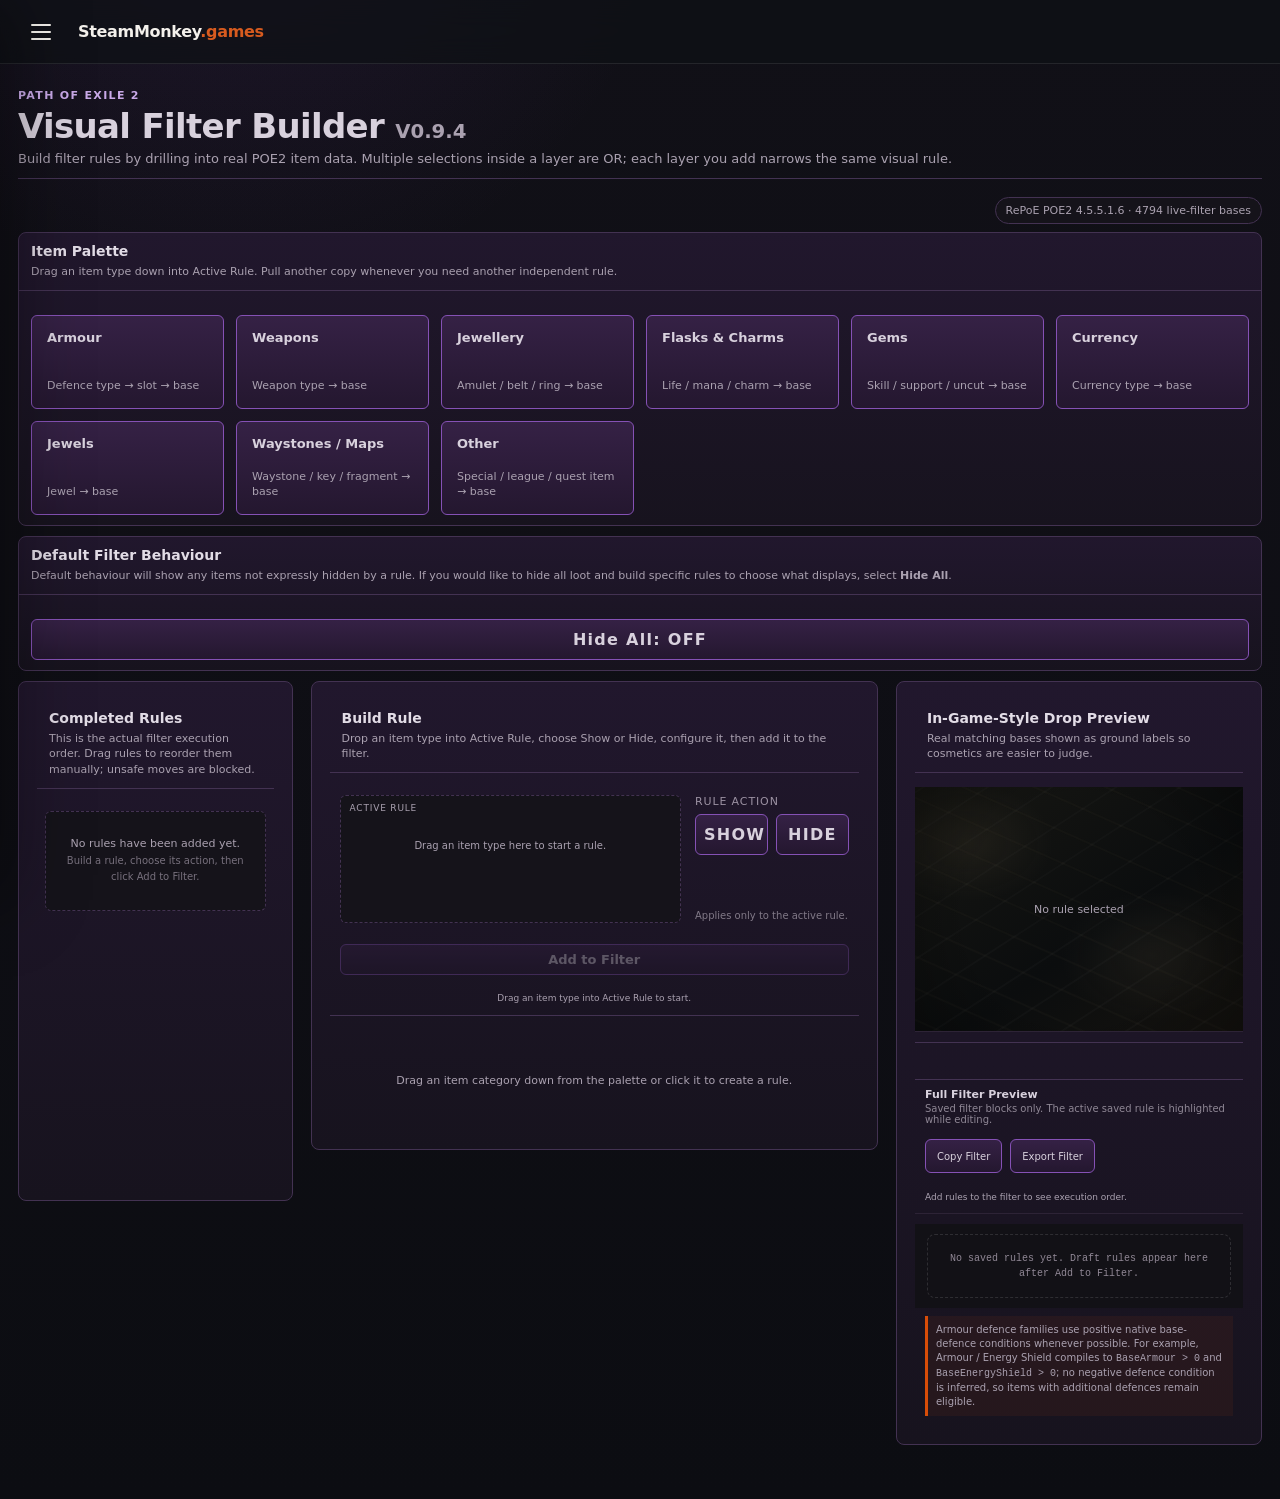
==== tools/poe2/filter/index.html @ 36b76b00 "CSS update" ====
<!doctype html>
<html lang="en">
<head>
<meta charset="utf-8"><meta name="viewport" content="width=device-width,initial-scale=1"><meta name="theme-color" content="#0e1116">
<meta name="description" content="SteamMonkey.games POE2 visual loot filter builder."><title>POE2 Filter Builder — SteamMonkey.games</title>
<link rel="icon" href="/favicon.ico" sizes="any"><link rel="stylesheet" href="/css/styles.css"><link href="https://fonts.cdnfonts.com/css/fontin" rel="stylesheet">
<link rel="stylesheet" href="/tools/poe2/filter/filter.css?v=0.9.4">
</head>
<body class="filter-page" data-filter-data="/tools/poe2/filter/data/armour-filter-data.json?v=0.9.4">
<header class="site-header"><button class="menu-button" id="menuButton" type="button" aria-label="Open navigation" aria-controls="siteNav" aria-expanded="false"><span></span><span></span><span></span></button><a class="brand" href="/" aria-label="SteamMonkey.games home"><span class="brand-primary">SteamMonkey</span><span class="brand-dot">.</span><span class="brand-tld">games</span></a></header>
<div class="nav-scrim" id="navScrim" hidden></div>
<aside class="nav-drawer" id="siteNav" aria-hidden="true"><div class="nav-header"><div><div class="nav-eyebrow">SteamMonkey.games</div><div class="nav-title">Tools</div></div><button class="nav-close" id="navClose" type="button" aria-label="Close navigation">×</button></div><nav aria-label="Tool navigation">
      <a class="nav-link" href="/">Home</a>
      <div class="nav-section-label">Project Zomboid</div>
      <a class="nav-link" href="/tools/pz/weapons/">Weapon Comparator</a>
      <a class="nav-link" href="/tools/pz/kitchen/">Smonkey Kitchen <span class="status-pill">Beta</span></a>
      <div class="nav-section-label">Path of Exile 2</div>
      <a class="nav-link active" href="/tools/poe2/filter/">Loot Filter Builder</a>
      <div class="nav-section-label">More tools</div>
      <div class="nav-placeholder"><span>Coming Soon</span><span class="status-pill">Soon</span></div>
    </nav><div class="nav-footer">Smonkey</div></aside>
<main class="filter-app"><section class="filter-tool-header"><div class="tool-kicker">Path of Exile 2</div><h1>Visual Filter Builder <span class="tool-version">V0.9.4</span></h1><p>Build filter rules by drilling into real POE2 item data. Multiple selections inside a layer are OR; each layer you add narrows the same visual rule.</p></section><section class="filter-content"><div class="data-row"><div class="data-pill" id="dataVersion">Loading game data…</div></div>

<section class="panel palette-panel"><div class="panel-head"><h2>Item Palette</h2><p>Drag an item type down into Active Rule. Pull another copy whenever you need another independent rule.</p></div><div class="palette palette-horizontal" id="itemPalette"><div class="palette-loading">Loading item palette…</div></div></section>
<section class="panel">
  <div class="panel-head">
    <h2>Default Filter Behaviour</h2>
    <p>Default behaviour will show any items not expressly hidden by a rule. If you would like to hide all loot and build specific rules to choose what displays, select <strong>Hide All</strong>.</p>
  </div>
  <div class="palette-horizontal">
    <button type="button" id="hideAllToggle" class="visibility-btn hide-btn" aria-pressed="false">Hide All: OFF</button>
  </div>
</section>


<div class="builder-grid">
<section class="panel completed-panel"><div class="panel-head"><h2>Completed Rules</h2><p>This is the actual filter execution order. Drag rules to reorder them manually; unsafe moves are blocked.</p></div><div id="reorderError" class="reorder-error" hidden></div><div id="completedRules" class="completed-rules"></div></section>

<section class="panel build-panel"><div class="panel-head"><h2>Build Rule</h2><p>Drop an item type into Active Rule, choose Show or Hide, configure it, then add it to the filter.</p></div>
<div class="active-rule-row">
  <div class="active-rule-slot" id="activeRuleSlot"><div class="active-slot-title">Active Rule</div><div id="activeRuleCard" class="active-rule-card"><div class="active-empty">Drag an item type here to start a rule.</div></div></div>
  <div class="rule-action-wrap"><div class="rule-action-label">Rule Action</div><div class="visibility-buttons"><button id="activeShow" class="visibility-btn show-btn">SHOW</button><button id="activeHide" class="visibility-btn hide-btn">HIDE</button></div><div class="rule-action-note">Applies only to the active rule.</div></div>
</div>
<div class="add-filter-wrap"><button class="add-to-filter" id="addToFilter" disabled>Add to Filter</button><div class="add-filter-note" id="addFilterNote">Create an active rule and choose Show or Hide.</div></div>
<div class="editor" id="editor"></div></section>

<aside class="panel preview-panel"><div><div class="panel-head"><h2>In-Game-Style Drop Preview</h2><p>Real matching bases shown as ground labels so cosmetics are easier to judge.</p></div><div class="loot-stage" id="lootStage"><div class="stage-empty">No active rule</div></div><div class="preview-details" id="previewDetails"></div></div><div class="compiler"><div class="compiler-toolbar"><div><strong>Full Filter Preview</strong><small class="compiler-subtitle">Saved filter blocks only. The active saved rule is highlighted while editing.</small></div><div class="compiler-actions"><button class="copy-btn" id="copyFilter">Copy Filter</button><button class="copy-btn" id="downloadFilter">Export Filter</button></div></div><div class="execution-order" id="executionOrder"></div><pre class="code" id="compiled"></pre><div class="warning">Armour defence families use positive native base-defence conditions whenever possible. For example, Armour / Energy Shield compiles to <code>BaseArmour &gt; 0</code> and <code>BaseEnergyShield &gt; 0</code>; no negative defence condition is inferred, so items with additional defences remain eligible.</div></div></aside>
</div></section></main><script src="/js/app.js"></script><script src="/tools/poe2/filter/filter.js?v=0.9.4"></script></body></html>
---- css/styles.css ----
/* SteamMonkey.games base shell v0.1 */
:root {
  --bg: #0e1116;
  --panel: #151922;
  --panel-2: #1c202b;
  --text: #f4f1ec;
  --muted: #a9a3ad;
  --purple: #4a2a72;
  --purple-bright: #6d3aa0;
  --orange: #b63f0b;
  --line: rgba(255,255,255,.09);
  --header-h: 64px;
  --drawer-w: min(330px, 88vw);
}

* { box-sizing: border-box; }
html, body { margin: 0; min-height: 100%; }
body {
  min-height: 100vh;
  background:
    radial-gradient(circle at 50% 45%, rgba(74,42,114,.18), transparent 42%),
    var(--bg);
  color: var(--text);
  font-family: Inter, ui-sans-serif, system-ui, -apple-system, BlinkMacSystemFont, "Segoe UI", sans-serif;
  overflow-x: hidden;
}

button, a { font: inherit; }
a { color: inherit; text-decoration: none; }

.site-header {
  position: fixed;
  inset: 0 0 auto 0;
  z-index: 30;
  height: var(--header-h);
  display: flex;
  align-items: center;
  gap: 16px;
  padding: 0 20px;
  background: rgba(14,17,22,.72);
  border-bottom: 1px solid var(--line);
  backdrop-filter: blur(14px);
}

.menu-button, .nav-close {
  border: 0;
  color: var(--text);
  background: transparent;
  cursor: pointer;
}
.menu-button {
  width: 42px; height: 42px;
  display: grid;
  place-content: center;
  gap: 5px;
  border-radius: 10px;
}
.menu-button:hover { background: rgba(255,255,255,.06); }
.menu-button span {
  display: block;
  width: 20px; height: 2px;
  border-radius: 999px;
  background: currentColor;
}

.brand {
  font-size: 16px;
  font-weight: 750;
  letter-spacing: -.02em;
}
.brand-dot, .brand-tld { color: #d75b1f; }

.hero {
  position: relative;
  min-height: 100vh;
  display: grid;
  place-items: center;
  padding: calc(var(--header-h) + 48px) 24px 48px;
  isolation: isolate;
  overflow: hidden;
}
.watermark {
  position: absolute;
  z-index: -2;
  width: min(780px, 82vw);
  max-height: 82vh;
  object-fit: contain;
  opacity: .075;
  filter: grayscale(1) contrast(1.08);
  user-select: none;
  pointer-events: none;
}
.hero::after {
  content: "";
  position: absolute;
  inset: 0;
  z-index: -1;
  background: radial-gradient(circle, transparent 10%, rgba(14,17,22,.20) 55%, rgba(14,17,22,.78) 100%);
  pointer-events: none;
}

.hero-content {
  width: min(680px, 100%);
  text-align: center;
}
.eyebrow {
  margin: 0 0 12px;
  color: #c9a9e8;
  font-size: 13px;
  font-weight: 800;
  letter-spacing: .14em;
  text-transform: uppercase;
}
h1 {
  margin: 0;
  font-size: clamp(2.35rem, 7vw, 5.25rem);
  line-height: .98;
  letter-spacing: -.055em;
}
.subhead {
  width: min(570px, 100%);
  margin: 22px auto 28px;
  color: var(--muted);
  font-size: clamp(1rem, 2vw, 1.15rem);
  line-height: 1.65;
}
.coming-soon {
  padding: 12px 19px;
  border: 1px solid rgba(182,63,11,.65);
  border-radius: 10px;
  background: rgba(182,63,11,.12);
  color: #f0b18d;
  font-weight: 750;
  letter-spacing: .02em;
}

.nav-scrim {
  position: fixed;
  inset: 0;
  z-index: 39;
  background: rgba(0,0,0,.55);
  backdrop-filter: blur(2px);
}
.nav-drawer {
  position: fixed;
  z-index: 40;
  inset: 0 auto 0 0;
  width: var(--drawer-w);
  display: flex;
  flex-direction: column;
  padding: 20px;
  background: #12161e;
  border-right: 1px solid var(--line);
  box-shadow: 20px 0 70px rgba(0,0,0,.35);
  transform: translateX(-102%);
  transition: transform 180ms ease;
}
.nav-drawer.open { transform: translateX(0); }
.nav-header {
  display: flex;
  align-items: flex-start;
  justify-content: space-between;
  padding-bottom: 20px;
  border-bottom: 1px solid var(--line);
}
.nav-eyebrow {
  color: var(--muted);
  font-size: 11px;
  font-weight: 750;
  text-transform: uppercase;
  letter-spacing: .1em;
}
.nav-title { margin-top: 4px; font-size: 22px; font-weight: 800; }
.nav-close {
  width: 38px; height: 38px;
  border-radius: 9px;
  font-size: 28px;
  line-height: 1;
}
.nav-close:hover { background: rgba(255,255,255,.06); }

nav { padding-top: 18px; }
.nav-link, .nav-placeholder {
  min-height: 44px;
  display: flex;
  align-items: center;
  justify-content: space-between;
  padding: 0 12px;
  border-radius: 9px;
}
.nav-link:hover { background: rgba(255,255,255,.05); }
.nav-link.active {
  background: rgba(74,42,114,.28);
  color: #e2cdf5;
}
.nav-section-label {
  margin: 24px 12px 8px;
  color: #76717b;
  font-size: 11px;
  font-weight: 800;
  letter-spacing: .12em;
  text-transform: uppercase;
}
.nav-placeholder { color: #9a949f; }
.status-pill {
  padding: 3px 7px;
  border-radius: 999px;
  background: rgba(182,63,11,.15);
  color: #d9855c;
  font-size: 10px;
  font-weight: 800;
  text-transform: uppercase;
  letter-spacing: .05em;
}
.nav-footer {
  margin-top: auto;
  padding: 18px 12px 2px;
  border-top: 1px solid var(--line);
  color: #66616a;
  font-size: 12px;
}

@media (max-width: 600px) {
  :root { --header-h: 58px; }
  .site-header { padding: 0 12px; }
  .watermark { width: 118vw; opacity: .06; }
  .subhead { max-width: 36ch; }
}
@media (prefers-reduced-motion: reduce) {
  .nav-drawer { transition: none; }
}
---- tools/poe2/filter/filter.css ----
:root{
  color-scheme:dark;
  --sm-bg:#0c0d12;
  --sm-bg2:#111017;
  --sm-panel:#17131e;
  --sm-panel2:#21172d;
  --sm-panel3:#2b1d3a;
  --sm-line:#433252;
  --sm-line-soft:#2d2336;
  --sm-text:#d8d1dd;
  --sm-muted:#aaa1b0;
  --sm-purple:#633492;
  --sm-purple-hi:#8551b5;
  --sm-orange:#d84d08;
  --sm-orange-hi:#df6b32;
  --sm-green:#7fc48d;
  --good:#87c7a1;
  --danger:#dd897b;
}
*{box-sizing:border-box}
.filter-page{overflow-x:hidden}
.filter-app{
  min-height:100vh;
  padding:calc(var(--header-h,48px) + 14px) 18px 28px;
  margin:0;
  background:radial-gradient(circle at 18% -10%,rgba(99,52,146,.18),transparent 28rem),linear-gradient(180deg,var(--sm-bg2),var(--sm-bg));
  color:var(--sm-text);
  font-family:Inter,ui-sans-serif,system-ui,"Segoe UI",Arial,sans-serif;
}
.filter-tool-header{max-width:1500px;margin:0 auto 8px;padding:11px 0 10px;border-bottom:1px solid var(--sm-line)}
.filter-tool-header h1{margin:0;font-size:clamp(24px,3vw,34px);line-height:1.12;letter-spacing:-.02em}
.filter-tool-header p{margin:5px 0 0;color:var(--sm-muted);font-size:13px;line-height:1.4;max-width:1200px}
.filter-app .tool-kicker{color:#c9a9e8;font-size:11px;font-weight:800;letter-spacing:.12em;text-transform:uppercase;margin-bottom:5px}
.filter-app .tool-version{color:var(--sm-muted);font-size:.58em;font-weight:700;vertical-align:baseline;letter-spacing:0}
.filter-content{max-width:1500px;margin:0 auto;padding:10px 0 28px;display:grid;gap:10px}
.data-row{display:flex;justify-content:flex-end;margin-bottom:-2px}
.data-pill{white-space:nowrap;border:1px solid var(--sm-line);background:#15131a;border-radius:999px;padding:6px 10px;color:var(--sm-muted);font-size:11px}
.panel{background:linear-gradient(180deg,var(--sm-panel2),var(--sm-panel));border:1px solid var(--sm-line);border-radius:8px;min-width:0;overflow:hidden}
.panel-head{padding:10px 12px;border-bottom:1px solid var(--sm-line)}
.panel-head h2{margin:0;font-size:14px;line-height:1.2;color:#e2dce6;font-weight:750}
.panel-head p{margin:2px 0 0;color:var(--sm-muted);font-size:11px;line-height:1.4}
.palette-panel{margin:0}
.palette-horizontal{display:flex;gap:7px;flex-wrap:wrap;padding:10px 12px}
.palette-card{min-width:210px;max-width:280px;flex:0 1 250px;text-align:left;padding:9px 10px;border-radius:6px;border:1px solid var(--sm-purple-hi);background:linear-gradient(180deg,#352145,#24172f);color:var(--sm-text);cursor:grab}
.palette-card:hover{border-color:var(--sm-orange-hi);background:#3b203a}
.palette-card strong{display:block;font-size:13px}.palette-card small{display:block;color:var(--sm-muted);margin-top:3px;line-height:1.35;font-size:11px}.palette-card:active{cursor:grabbing}.coming-card{opacity:.42;cursor:not-allowed;border-color:var(--sm-line);background:#17131e}
.builder-grid{display:grid;grid-template-columns:minmax(235px,.75fr) minmax(480px,1.55fr) minmax(320px,1fr);gap:10px;align-items:start}
.completed-panel{min-height:520px}.completed-rules{padding:8px;display:grid;gap:6px;max-height:calc(100vh - 250px);overflow:auto}
.completed-empty{padding:24px 12px;text-align:center;color:var(--sm-muted);font-size:11px;line-height:1.5;border:1px dashed var(--sm-line);border-radius:6px;background:#15131a}.completed-empty span{font-size:10px;color:#77707d}
.completed-card{display:grid;grid-template-columns:24px 1fr 22px;gap:6px;align-items:start;padding:7px;border:1px solid var(--sm-line-soft);border-radius:6px;background:#15131a;cursor:pointer;transition:.15s}
.completed-card:hover{border-color:var(--sm-orange-hi);background:#1d1722}.completed-card.active{border-color:var(--sm-purple-hi);background:#21172d}.completed-card.dragging{opacity:.42}.completed-card.drag-target{border-color:var(--sm-orange-hi)}
.completed-order{width:22px;height:22px;border-radius:5px;display:grid;place-items:center;background:#121116;border:1px solid var(--sm-line);font-weight:800;color:#c9a9e8;font-size:10px}
.completed-body{min-width:0}.completed-top{display:flex;justify-content:space-between;gap:6px;align-items:center}.completed-top strong{font-size:11px;white-space:nowrap;overflow:hidden;text-overflow:ellipsis}.completed-top em{font-size:8px;font-style:normal;font-weight:900;letter-spacing:.08em}.completed-top em.show{color:var(--sm-green)}.completed-top em.hide{color:#df8a8a}.completed-card small{font-size:9px;color:#77707d}
.rule-summary{font-size:10px;color:var(--sm-muted);line-height:1.35}.rule-swatch{height:4px;border-radius:999px;margin-top:6px}.remove-rule{border:0;background:transparent;color:#777;cursor:pointer;font-size:16px;padding:0}.remove-rule:hover{color:var(--sm-orange-hi)}
.reorder-error{margin:0 8px 4px;padding:7px 8px;border:1px solid rgba(216,77,8,.55);background:rgba(216,77,8,.08);border-radius:6px;color:#e9a57f;font-size:10px;line-height:1.4}
.active-rule-row{display:grid;grid-template-columns:1fr 112px;gap:7px;padding:8px 10px 4px}
.active-rule-slot{min-height:86px;border:1px dashed var(--sm-line);border-radius:6px;background:#15131a;padding:7px;transition:.15s}.active-rule-slot.dragover{border-color:var(--sm-orange-hi);background:#1d1722}
.active-slot-title{font-size:9px;text-transform:uppercase;letter-spacing:.09em;color:var(--sm-muted);margin:0 0 5px 2px}.active-rule-card{min-height:54px}.active-empty{min-height:54px;display:grid;place-items:center;text-align:center;color:var(--sm-muted);font-size:10px;padding:8px}
.rule-card{border:1px solid var(--sm-line-soft);border-radius:6px;background:#17131e;padding:8px}.rule-card.active{border-color:var(--sm-purple-hi);background:#21172d}.rule-card h3{font-size:12px;margin:0 0 4px}
.visibility-buttons{display:grid;grid-template-rows:1fr 1fr;gap:6px}.visibility-btn,.add-to-filter,.copy-btn,.add-stat,.filter-row button,.icon-choice{background:linear-gradient(180deg,#352145,#24172f);color:var(--sm-text);border:1px solid var(--sm-purple-hi);border-radius:6px;font-family:inherit;cursor:pointer}
.visibility-btn{font-weight:900;letter-spacing:.08em;min-height:40px}.visibility-btn:hover,.add-to-filter:hover:not(:disabled),.copy-btn:hover,.add-stat:hover,.filter-row button:hover,.icon-choice:hover{border-color:var(--sm-orange-hi);background:#3b203a}
.show-btn.on{color:#d9ffe1;border-color:#4c9b61;background:rgba(43,112,61,.28)}.hide-btn.on{color:#ffe0e0;border-color:#9c5050;background:rgba(121,47,47,.28)}
.add-filter-wrap{padding:5px 10px 10px;border-bottom:1px solid var(--sm-line)}.add-to-filter{width:100%;padding:7px 10px;font-size:13px;font-weight:750}.add-to-filter:disabled{opacity:.35;cursor:not-allowed}.add-filter-note{font-size:9px;color:var(--sm-muted);margin-top:5px;text-align:center;line-height:1.35}
.editor{padding:10px 12px}.empty-editor{padding:34px 20px;text-align:center;color:var(--sm-muted);font-size:11px}.edit-section{border-top:1px solid var(--sm-line-soft);padding-top:11px;margin-top:11px}.edit-section:first-child{border-top:0;padding-top:0;margin-top:0}.section-title{display:flex;align-items:center;justify-content:space-between;margin-bottom:7px}.section-title h3{font-size:11px;text-transform:uppercase;letter-spacing:.08em;color:#d9cde1;margin:0}.section-title span{font-size:10px;color:var(--sm-muted)}
.chips{display:flex;flex-wrap:wrap;gap:5px}.chip{border:1px solid var(--sm-line);background:#1a1720;color:var(--sm-muted);padding:5px 8px;border-radius:6px;cursor:pointer;font-size:11px}.chip:hover{border-color:var(--sm-orange-hi)}.chip.on{border-color:var(--sm-orange-hi);background:#3b203a;color:var(--sm-orange-hi)}.chip.disabled{opacity:.3;cursor:not-allowed}.layer-note{font-size:10px;color:var(--sm-muted);margin:6px 0 0}
.search-row{display:flex;gap:6px}.search-row input,.control input[type=text],.control input[type=number],.filter-app select{width:100%;background:#1a1720;color:var(--sm-text);border:1px solid var(--sm-line);border-radius:6px;padding:6px 7px;font-size:12px;outline:none}.search-row input:focus,.control input:focus,.filter-app select:focus,.filter-app button:focus{border-color:var(--sm-orange-hi);box-shadow:0 0 0 2px rgba(216,77,8,.18)}
.base-list,.mod-list{max-height:180px;overflow:auto;margin-top:6px;border:1px solid var(--sm-line);border-radius:6px;background:#121116}.check-row{display:flex;align-items:center;gap:7px;padding:6px 8px;border-bottom:1px solid var(--sm-line-soft);font-size:11px;cursor:pointer}.check-row:last-child{border-bottom:0}.check-row:hover{background:#21172d}.check-row small{margin-left:auto;color:var(--sm-muted)}
.filter-row{display:grid;grid-template-columns:minmax(150px,1fr) 68px 92px 28px;gap:6px;align-items:center;margin-bottom:6px}.filter-row button{height:31px}.add-stat{padding:6px 9px;width:100%;font-size:11px}.cos-grid{display:grid;grid-template-columns:repeat(2,1fr);gap:7px}.control{display:grid;gap:4px}.control label{font-size:10px;color:var(--sm-muted)}.color-field{display:flex;gap:5px}.color-field input[type=color]{width:40px;height:32px;border:0;padding:0;background:transparent}
.icon-control{grid-column:1/-1}.icon-picker{display:grid;grid-template-columns:repeat(7,minmax(32px,1fr));gap:4px}.icon-choice{height:34px;display:grid;place-items:center;padding:4px}.icon-choice svg{width:21px;height:21px}.icon-choice.on{border-color:var(--sm-orange-hi);background:#3b203a}.none-choice{font-size:9px;grid-column:span 2}
.preview-panel{position:sticky;top:calc(var(--header-h) + 12px)}.loot-stage{height:245px;overflow:hidden;position:relative;background:radial-gradient(ellipse at 16% 23%,rgba(95,82,60,.16),transparent 22%),radial-gradient(ellipse at 72% 69%,rgba(68,63,51,.20),transparent 27%),linear-gradient(145deg,#171713,#0b0d0e 58%,#15130f);border-bottom:1px solid var(--sm-line-soft)}.loot-stage:before,.loot-stage:after{content:"";position:absolute;inset:-15%;pointer-events:none}.loot-stage:before{background:repeating-linear-gradient(28deg,transparent 0 13px,rgba(139,126,94,.05) 14px 15px,transparent 16px 29px),repeating-linear-gradient(151deg,transparent 0 18px,rgba(255,255,255,.025) 19px 20px,transparent 21px 35px);transform:rotate(-4deg);opacity:.95}.loot-stage:after{background:radial-gradient(circle at 50% 50%,transparent 42%,rgba(0,0,0,.52) 100%)}.stage-empty{position:absolute;inset:0;display:grid;place-items:center;color:var(--sm-muted);font-size:11px;z-index:2}.ground-drop{position:absolute;z-index:3;transform:translate(-50%,-50%);white-space:nowrap}.ground-label{position:relative;z-index:4;border:2px solid;padding:3px 7px;font-family:Georgia,"Times New Roman",serif;line-height:1.05;text-shadow:0 1px 1px rgba(0,0,0,.85);box-shadow:0 2px 8px rgba(0,0,0,.46)}.loot-beam{position:absolute;z-index:1;left:50%;bottom:50%;width:6px;height:150px;transform:translateX(-50%);background:linear-gradient(to top,var(--beam),color-mix(in srgb,var(--beam) 60%,transparent) 32%,transparent 90%);filter:blur(2px);opacity:.78}.loot-beam:after{content:"";position:absolute;left:50%;bottom:-7px;width:42px;height:18px;transform:translateX(-50%);border-radius:50%;background:var(--beam);filter:blur(10px);opacity:.42}
.preview-details{padding:10px 12px;border-top:1px solid var(--sm-line)}.preview-item-name{font-size:13px;font-weight:750;color:#e2dce6}.preview-meta{font-size:10px;color:var(--sm-muted);margin-top:3px;line-height:1.45}.match-count{color:var(--sm-orange-hi)}.selected-map-icon{display:inline-grid;place-items:center;vertical-align:middle;margin-left:5px;width:21px;height:21px;background:#121116;border:1px solid var(--sm-line);border-radius:5px}.selected-map-icon svg{width:17px;height:17px}
.compiler{border-top:1px solid var(--sm-line)}.compiler-toolbar{display:flex;align-items:center;justify-content:space-between;padding:8px 10px}.compiler-toolbar strong{font-size:11px}.copy-btn{padding:5px 7px;font-size:10px}.execution-order{padding:0 10px 9px;border-bottom:1px solid var(--sm-line-soft)}.order-head{display:flex;align-items:center;justify-content:space-between;padding-top:3px;margin-bottom:5px}.order-head strong{font-size:10px;color:#d9cde1}.order-head span{font-size:9px;color:var(--sm-muted);text-transform:uppercase;letter-spacing:.07em}.order-list{display:grid;gap:3px}.order-row{display:grid;grid-template-columns:18px 1fr 42px auto;gap:5px;align-items:center;padding:4px 6px;border-radius:5px;background:#15131a;font-size:9px;color:var(--sm-muted)}.order-row.active{background:#21172d;color:#e2dce6}.order-row b{color:#c9a9e8}.order-row em{font-style:normal;font-weight:800;font-size:8px}.order-row small{color:#77707d;text-align:right}.execution-order p,.order-empty{margin:5px 0 0;color:var(--sm-muted);font-size:9px;line-height:1.35}
.code{margin:0;max-height:310px;overflow:auto;padding:10px 12px;background:#121116;color:#c9c3ce;font:10px/1.5 ui-monospace,SFMono-Regular,Consolas,monospace;white-space:pre-wrap;word-break:break-word}.warning{margin:8px 10px 10px;padding:7px 8px;border-left:3px solid var(--sm-orange);background:rgba(216,77,8,.07);color:var(--sm-muted);font-size:10px;line-height:1.4}
@media(max-width:1180px){.builder-grid{grid-template-columns:minmax(210px,.75fr) minmax(430px,1.5fr)}.preview-panel{grid-column:1/-1;position:static;display:grid;grid-template-columns:1fr 1fr}.compiler{border-top:0;border-left:1px solid var(--sm-line)}.completed-rules{max-height:520px}}
@media(max-width:800px){.filter-app{padding-left:10px;padding-right:10px}.builder-grid{grid-template-columns:1fr}.completed-panel,.build-panel,.preview-panel{grid-column:auto}.completed-rules{max-height:none}.preview-panel{display:block}.compiler{border-left:0;border-top:1px solid var(--sm-line)}.palette-horizontal .palette-card{max-width:none;flex:1 1 190px}.cos-grid{grid-template-columns:1fr}.active-rule-row{grid-template-columns:1fr 96px}}

/* v0.7.0 POE2 preview-only refinements */
.ground-preview{
  position:relative;
  overflow:hidden;
}

.rarity-drop{
  position:absolute;
  transform:translate(-50%,-50%);
  min-width:0;
  text-align:center;
  pointer-events:none;
}

.poe2-label{
  position:relative;
  z-index:3;
  display:inline-block;
  box-sizing:border-box;
  max-width:260px;
  padding:2px 7px 3px;
  border:1px solid;
  border-radius:0;
  font-family:'Fontin SmallCaps','Fontin',Georgia,serif;
  font-variant:small-caps;
  font-weight:500 !important;
  letter-spacing:.01em;
  line-height:1;
  white-space:nowrap;
  overflow:hidden;
  text-overflow:ellipsis;
  text-shadow:
    0 1px 0 rgba(0,0,0,.98),
    1px 0 0 rgba(0,0,0,.45),
    -1px 0 0 rgba(0,0,0,.45);
  box-shadow:
    inset 0 0 0 1px rgba(255,255,255,.02),
    0 1px 2px rgba(0,0,0,.78);
}

.loot-beam-wrap{
  position:absolute;
  z-index:1;
  left:50%;
  bottom:-26px;
  width:86px;
  height:164px;
  transform:translateX(-50%);
  pointer-events:none;
}

.loot-beam-glow{
  position:absolute;
  left:50%;
  bottom:11px;
  width:16px;
  height:140px;
  transform:translateX(-50%);
  background:linear-gradient(to top,
    transparent 0%,
    color-mix(in srgb,var(--beam) 42%,transparent) 13%,
    color-mix(in srgb,var(--beam) 76%,transparent) 48%,
    color-mix(in srgb,var(--beam) 34%,transparent) 82%,
    transparent 100%);
  filter:blur(5px);
  opacity:.9;
}

.loot-beam-core{
  position:absolute;
  left:50%;
  bottom:12px;
  width:2px;
  height:136px;
  transform:translateX(-50%);
  background:linear-gradient(to top,
    transparent 0%,
    var(--beam) 10%,
    var(--beam) 74%,
    rgba(255,255,255,.28) 86%,
    transparent 100%);
  box-shadow:0 0 4px var(--beam),0 0 10px var(--beam);
  opacity:.96;
}

.loot-beam-ground{
  position:absolute;
  left:50%;
  bottom:2px;
  width:58px;
  height:13px;
  transform:translateX(-50%);
  border-radius:50%;
  background:radial-gradient(ellipse at center,
    color-mix(in srgb,var(--beam) 95%,white 5%) 0%,
    color-mix(in srgb,var(--beam) 58%,transparent) 34%,
    transparent 72%);
  filter:blur(1.5px);
  opacity:.9;
}

.preview-meta,
.preview-top,
.preview-icon-note{
  font-family:'Fontin','Segoe UI',serif;
}

.preview-icon-note{
  margin-top:3px;
  color:#8f8794;
  font-size:9px;
}

.sound-preview-btn{
  margin-left:6px;
  min-width:58px;
  height:32px;
  padding:0 9px;
  vertical-align:middle;
  white-space:nowrap;
}

.sound-preview-btn.is-playing{
  outline:1px solid rgba(255,255,255,.15);
}

.sound-control-row{
  display:flex;
  align-items:center;
  gap:6px;
}
.sound-control-row select{
  flex:1 1 auto;
  min-width:0;
}
.sound-control-row .sound-preview-btn{
  flex:0 0 auto;
  margin-left:0;
}


/* v0.8.0 itemization-facing rule refinements */
.itemization-note{
  margin-top:0;
  margin-bottom:10px;
}
.item-property-row{
  display:block;
  margin-bottom:8px;
}
.property-main{
  display:grid;
  grid-template-columns:minmax(150px,1.7fr) minmax(105px,1fr) minmax(72px,.75fr) 34px;
  gap:6px;
  align-items:center;
}
.property-main select,
.property-main input{
  width:100%;
}
.property-hint{
  margin-top:4px;
  font-size:11px;
  color:#958b9d;
}
.property-remove{
  min-width:34px;
  padding-left:0;
  padding-right:0;
}
.selected-affixes{
  display:flex;
  flex-wrap:wrap;
  gap:6px;
  margin:8px 0 10px;
}
.affix-empty{
  padding:8px 0;
  font-size:12px;
  color:#958b9d;
}
.affix-chip{
  display:inline-flex;
  align-items:center;
  gap:7px;
  min-height:28px;
  padding:4px 8px;
  border-radius:999px;
  font-size:12px;
}
.affix-chip b{
  font-size:15px;
  line-height:1;
}
.affix-chip-warning{
  border-style:dashed;
  opacity:.72;
}
.affix-match-row{
  display:flex;
  align-items:center;
  gap:7px;
  flex-wrap:wrap;
  margin:8px 0 10px;
  font-size:12px;
}
.affix-match-row input{
  width:64px;
}
.affix-result{
  align-items:flex-start;
}
.affix-result-main{
  display:flex;
  flex-direction:column;
  gap:2px;
}
.affix-result-main small{
  color:#958b9d;
  font-size:10px;
  text-transform:capitalize;
}
.affix-search-prompt{
  color:#958b9d;
}
@media (max-width:760px){
  .property-main{
    grid-template-columns:1fr 1fr;
  }
  .property-remove{
    min-height:32px;
  }
}


/* v0.8.1 simplified unidentified-item properties */
.simple-property-grid{
  display:grid;
  gap:8px;
}
.simple-property-row{
  display:flex;
  align-items:center;
  justify-content:space-between;
  gap:14px;
  padding:9px 10px;
  border:1px solid rgba(255,255,255,.07);
  border-radius:6px;
  background:rgba(255,255,255,.02);
}
.simple-property-label{
  display:flex;
  flex-direction:column;
  gap:2px;
}
.simple-property-label small{
  color:#958b9d;
  font-size:11px;
  font-weight:400;
}
.simple-ilvl-control{
  display:flex;
  align-items:center;
  gap:6px;
  flex:0 0 auto;
}
.simple-ilvl-control input{
  width:78px;
}
.simple-toggle-row input[type="checkbox"]{
  flex:0 0 auto;
}
.advanced-section{
  padding:0;
}
.advanced-summary{
  display:flex;
  justify-content:space-between;
  align-items:center;
  gap:12px;
  cursor:pointer;
  padding:12px;
  list-style:none;
}
.advanced-summary::-webkit-details-marker{
  display:none;
}
.advanced-summary span:first-child{
  display:flex;
  flex-direction:column;
  gap:2px;
}
.advanced-summary small{
  color:#958b9d;
  font-size:11px;
  font-weight:400;
}
.advanced-section[open] > :not(summary){
  margin-left:12px;
  margin-right:12px;
}
.advanced-section[open] > :last-child{
  margin-bottom:12px;
}

/* v0.9.0 expanded item palette */
.palette-panel .palette-horizontal{flex-wrap:wrap}
.palette-panel .palette-card{flex:1 1 180px;min-width:160px}
.palette-loading{color:#958b9d;font-size:12px}


/* v0.9.3 rule naming + full filter preview */
.rule-name-section .rule-name-input{
  width:100%;box-sizing:border-box;margin-top:8px;padding:10px 12px;
  border:1px solid rgba(255,255,255,.14);border-radius:8px;
  background:#101319;color:#f3edf7;font:inherit;font-weight:700
}
.rule-action-wrap{display:flex;flex-direction:column;gap:6px;min-width:150px}
.rule-action-label{font-size:11px;text-transform:uppercase;letter-spacing:.08em;color:#9b91a2}
.rule-action-note{font-size:10px;color:#817987;line-height:1.25}
.compiler-toolbar>div:first-child{display:flex;flex-direction:column;gap:2px}
.compiler-subtitle{font-size:10px;color:#8f8795;font-weight:400}
#compiled.filter-code,.compiler .code{white-space:normal}
.filter-block{margin:0 0 10px;border:1px solid rgba(255,255,255,.09);border-radius:8px;overflow:hidden;background:#0c0f14}
.filter-block.active-filter-block{outline:2px solid rgba(199,119,255,.58);border-color:rgba(199,119,255,.55);box-shadow:0 0 0 3px rgba(199,119,255,.08)}
.filter-block-head{display:flex;justify-content:space-between;gap:12px;padding:7px 9px;background:rgba(255,255,255,.035);border-bottom:1px solid rgba(255,255,255,.07)}
.filter-block-head span{font-weight:700;color:#e8dff0}
.filter-block-head small{font-size:10px;color:#968d9b;text-align:right}
.filter-block pre{margin:0;padding:10px 12px;white-space:pre-wrap;overflow-wrap:anywhere;color:inherit;font:inherit}
.filter-empty{padding:16px;border:1px dashed rgba(255,255,255,.12);border-radius:8px;color:#918896;text-align:center}


/* v0.9.4 visual/layout cleanup only */

/* Main three-column rhythm */
.builder-grid{
  align-items:start;
  gap:18px;
}
.builder-grid > .panel{
  min-width:0;
  box-sizing:border-box;
}
.completed-panel,
.build-panel,
.preview-panel{
  padding:18px;
}
.panel-head{
  margin-bottom:14px;
}
.panel-head h2{
  margin-bottom:4px;
}
.panel-head p{
  margin-top:0;
  line-height:1.45;
}

/* Palette: equal card sizing and alignment */
.palette-panel .palette-horizontal{
  display:grid;
  grid-template-columns:repeat(auto-fit,minmax(170px,1fr));
  gap:12px;
  align-items:stretch;
}
.palette-panel .palette-card{
  min-width:0;
  min-height:94px;
  width:100%;
  box-sizing:border-box;
  display:flex;
  flex-direction:column;
  justify-content:space-between;
  align-items:flex-start;
  gap:8px;
  padding:14px 15px;
  text-align:left;
}
.palette-panel .palette-card > *{
  max-width:100%;
}
.palette-panel .palette-card strong,
.palette-panel .palette-card b{
  display:block;
  line-height:1.2;
}
.palette-panel .palette-card small,
.palette-panel .palette-card span{
  line-height:1.35;
}

/* Completed rule tiles */
.completed-rules{
  display:flex;
  flex-direction:column;
  gap:10px;
}
.completed-card{
  box-sizing:border-box;
  min-width:0;
}
.completed-top{
  gap:10px;
}
.completed-top strong{
  min-width:0;
  overflow-wrap:anywhere;
}

/* Build column: remove overlap risk */
.active-rule-row{
  display:grid;
  grid-template-columns:minmax(0,1fr) 154px;
  gap:14px;
  align-items:stretch;
}
.active-rule-slot{
  min-width:0;
  width:auto;
  box-sizing:border-box;
}
.active-rule-card,
.active-build-card{
  min-width:0;
}
.active-build-card h3{
  overflow-wrap:anywhere;
}
.rule-action-wrap{
  min-width:0;
  width:154px;
  box-sizing:border-box;
  justify-content:flex-start;
}
.visibility-buttons{
  display:grid;
  grid-template-columns:1fr 1fr;
  gap:8px;
  width:100%;
}
.visibility-btn{
  min-width:0;
  width:100%;
  box-sizing:border-box;
  padding:10px 8px;
  white-space:nowrap;
}
.rule-action-label,
.rule-action-note{
  width:100%;
  box-sizing:border-box;
}
.rule-action-note{
  overflow-wrap:anywhere;
}

.add-filter-wrap{
  display:flex;
  align-items:center;
  gap:12px;
  flex-wrap:wrap;
  margin-top:12px;
  margin-bottom:14px;
}
.add-to-filter{
  flex:0 0 auto;
  min-width:138px;
}
.add-filter-note{
  flex:1 1 220px;
  min-width:0;
  line-height:1.4;
}

/* Editor spacing */
.editor{
  min-width:0;
}
.edit-section{
  margin-top:14px;
}
.edit-section:first-child{
  margin-top:0;
}
.section-title{
  gap:10px;
}
.rule-name-input{
  min-width:0;
}

/* Preview column */
.preview-panel{
  gap:16px;
}
.loot-stage{
  box-sizing:border-box;
  width:100%;
}
.preview-details{
  margin-top:10px;
}
.compiler{
  margin-top:16px;
}
.compiler-toolbar{
  display:flex;
  align-items:flex-start;
  justify-content:space-between;
  gap:14px;
  flex-wrap:wrap;
  margin-bottom:10px;
}
.compiler-toolbar > div:first-child{
  min-width:0;
  flex:1 1 220px;
}
.compiler-actions{
  display:flex;
  align-items:center;
  gap:8px;
  flex:0 0 auto;
}
.copy-btn{
  box-sizing:border-box;
  min-height:34px;
  padding:8px 11px;
  white-space:nowrap;
}
.execution-order{
  margin-top:10px;
  margin-bottom:10px;
}
.order-row{
  gap:8px;
}
.order-row span{
  min-width:0;
  overflow-wrap:anywhere;
}

/* Full filter preview blocks */
.filter-block{
  margin-bottom:10px;
}
.filter-block:last-child{
  margin-bottom:0;
}
.filter-block-head{
  align-items:flex-start;
}
.filter-block-head span{
  min-width:0;
  overflow-wrap:anywhere;
}
.filter-block-head small{
  flex:0 0 auto;
  max-width:48%;
}

/* Keep controls from colliding at narrower desktop widths */
@media (max-width:1180px){
  .builder-grid{
    grid-template-columns:minmax(220px,.8fr) minmax(360px,1.2fr);
  }
  .preview-panel{
    grid-column:1 / -1;
  }
}

@media (max-width:760px){
  .builder-grid{
    grid-template-columns:1fr;
  }
  .preview-panel{
    grid-column:auto;
  }
  .active-rule-row{
    grid-template-columns:1fr;
  }
  .rule-action-wrap{
    width:100%;
  }
  .compiler-toolbar{
    flex-direction:column;
    align-items:stretch;
  }
  .compiler-actions{
    width:100%;
  }
  .compiler-actions .copy-btn{
    flex:1 1 0;
  }
}
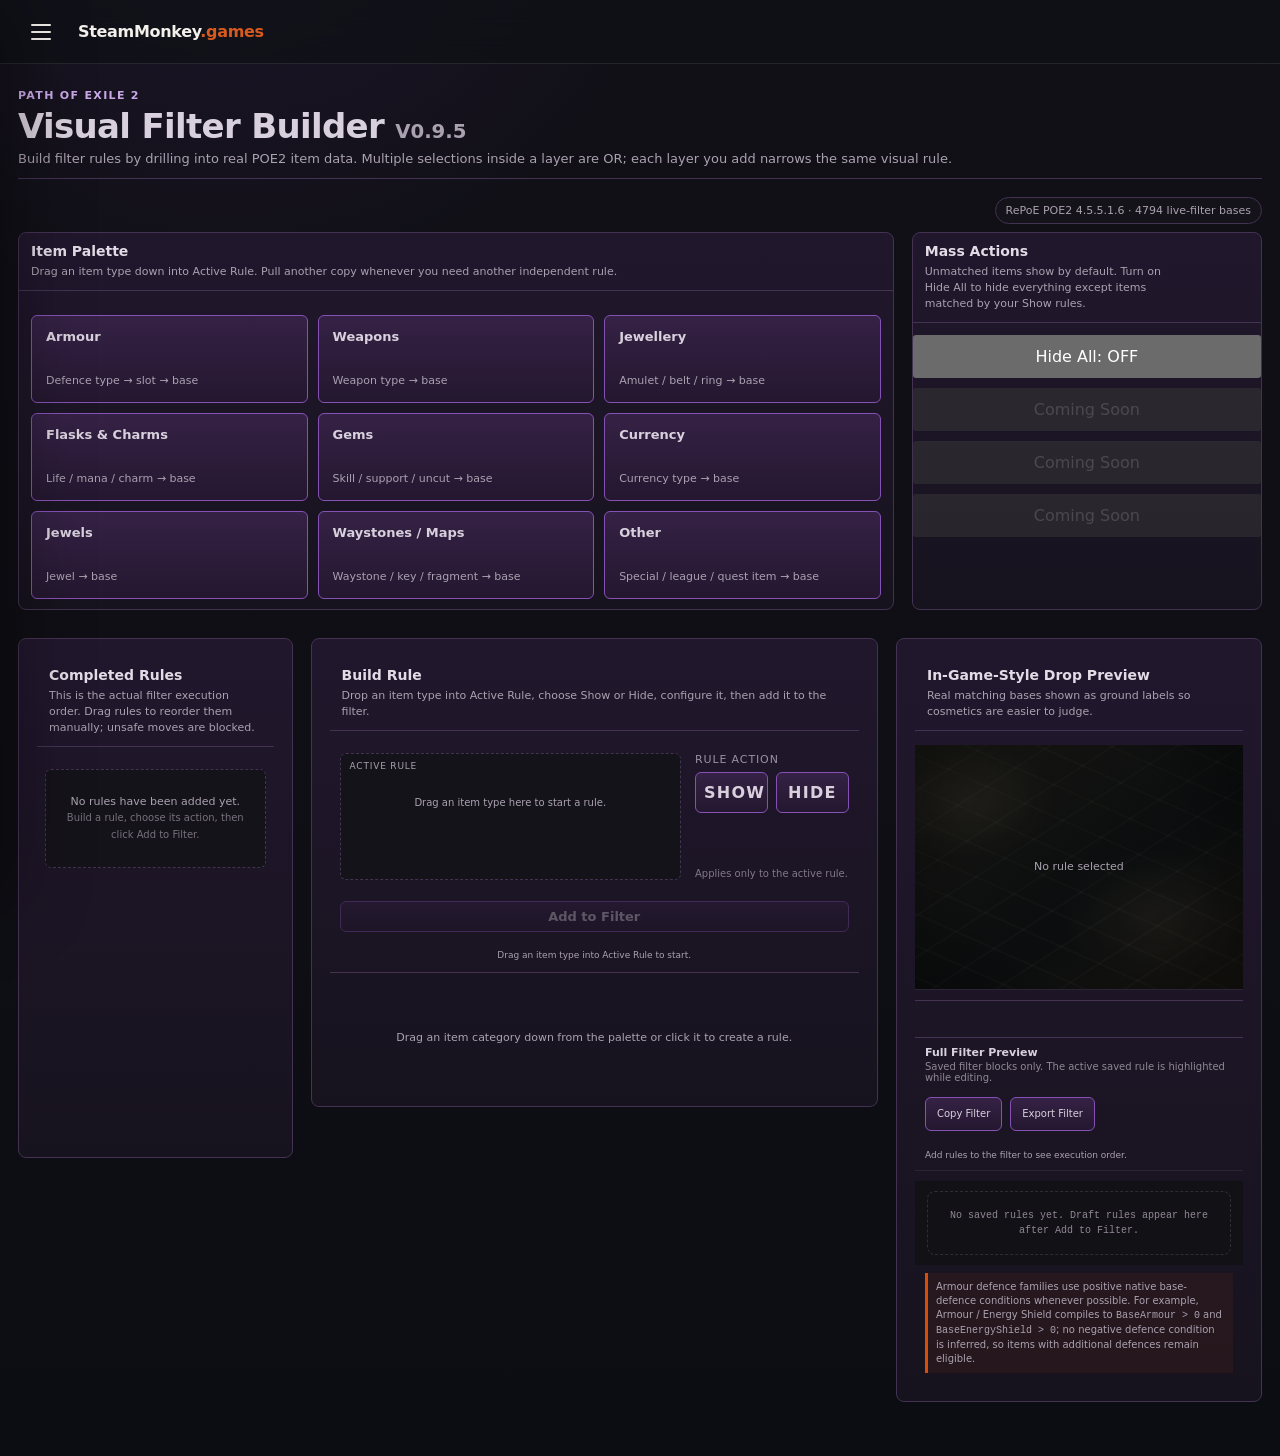
==== commit 9a645d58: "asd" ====
--- a/tools/poe2/filter/index.html
+++ b/tools/poe2/filter/index.html
@@ -4,9 +4,9 @@
 <meta charset="utf-8"><meta name="viewport" content="width=device-width,initial-scale=1"><meta name="theme-color" content="#0e1116">
 <meta name="description" content="SteamMonkey.games POE2 visual loot filter builder."><title>POE2 Filter Builder — SteamMonkey.games</title>
 <link rel="icon" href="/favicon.ico" sizes="any"><link rel="stylesheet" href="/css/styles.css"><link href="https://fonts.cdnfonts.com/css/fontin" rel="stylesheet">
-<link rel="stylesheet" href="/tools/poe2/filter/filter.css?v=0.9.4">
+<link rel="stylesheet" href="/tools/poe2/filter/filter.css?v=0.9.5">
 </head>
-<body class="filter-page" data-filter-data="/tools/poe2/filter/data/armour-filter-data.json?v=0.9.4">
+<body class="filter-page" data-filter-data="/tools/poe2/filter/data/armour-filter-data.json?v=0.9.5">
 <header class="site-header"><button class="menu-button" id="menuButton" type="button" aria-label="Open navigation" aria-controls="siteNav" aria-expanded="false"><span></span><span></span><span></span></button><a class="brand" href="/" aria-label="SteamMonkey.games home"><span class="brand-primary">SteamMonkey</span><span class="brand-dot">.</span><span class="brand-tld">games</span></a></header>
 <div class="nav-scrim" id="navScrim" hidden></div>
 <aside class="nav-drawer" id="siteNav" aria-hidden="true"><div class="nav-header"><div><div class="nav-eyebrow">SteamMonkey.games</div><div class="nav-title">Tools</div></div><button class="nav-close" id="navClose" type="button" aria-label="Close navigation">×</button></div><nav aria-label="Tool navigation">
@@ -19,17 +19,22 @@
       <div class="nav-section-label">More tools</div>
       <div class="nav-placeholder"><span>Coming Soon</span><span class="status-pill">Soon</span></div>
     </nav><div class="nav-footer">Smonkey</div></aside>
-<main class="filter-app"><section class="filter-tool-header"><div class="tool-kicker">Path of Exile 2</div><h1>Visual Filter Builder <span class="tool-version">V0.9.4</span></h1><p>Build filter rules by drilling into real POE2 item data. Multiple selections inside a layer are OR; each layer you add narrows the same visual rule.</p></section><section class="filter-content"><div class="data-row"><div class="data-pill" id="dataVersion">Loading game data…</div></div>
+<main class="filter-app"><section class="filter-tool-header"><div class="tool-kicker">Path of Exile 2</div><h1>Visual Filter Builder <span class="tool-version">V0.9.5</span></h1><p>Build filter rules by drilling into real POE2 item data. Multiple selections inside a layer are OR; each layer you add narrows the same visual rule.</p></section><section class="filter-content"><div class="data-row"><div class="data-pill" id="dataVersion">Loading game data…</div></div>
 
+<section class="top-control-grid">
 <section class="panel palette-panel"><div class="panel-head"><h2>Item Palette</h2><p>Drag an item type down into Active Rule. Pull another copy whenever you need another independent rule.</p></div><div class="palette palette-horizontal" id="itemPalette"><div class="palette-loading">Loading item palette…</div></div></section>
-<section class="panel">
+<section class="panel mass-actions-panel">
   <div class="panel-head">
-    <h2>Default Filter Behaviour</h2>
-    <p>Default behaviour will show any items not expressly hidden by a rule. If you would like to hide all loot and build specific rules to choose what displays, select <strong>Hide All</strong>.</p>
+    <h2>Mass Actions</h2>
+    <p>Unmatched items show by default. Turn on Hide All to hide everything except items matched by your Show rules.</p>
   </div>
-  <div class="palette-horizontal">
-    <button type="button" id="hideAllToggle" class="visibility-btn hide-btn" aria-pressed="false">Hide All: OFF</button>
+  <div class="mass-action-buttons">
+    <button id="hideAllToggle" class="mass-action-btn" type="button" aria-pressed="false">Hide All: OFF</button>
+    <button class="mass-action-btn placeholder-action" type="button" disabled>Coming Soon</button>
+    <button class="mass-action-btn placeholder-action" type="button" disabled>Coming Soon</button>
+    <button class="mass-action-btn placeholder-action" type="button" disabled>Coming Soon</button>
   </div>
+</section>
 </section>
 
 
@@ -45,4 +50,4 @@
 <div class="editor" id="editor"></div></section>
 
 <aside class="panel preview-panel"><div><div class="panel-head"><h2>In-Game-Style Drop Preview</h2><p>Real matching bases shown as ground labels so cosmetics are easier to judge.</p></div><div class="loot-stage" id="lootStage"><div class="stage-empty">No active rule</div></div><div class="preview-details" id="previewDetails"></div></div><div class="compiler"><div class="compiler-toolbar"><div><strong>Full Filter Preview</strong><small class="compiler-subtitle">Saved filter blocks only. The active saved rule is highlighted while editing.</small></div><div class="compiler-actions"><button class="copy-btn" id="copyFilter">Copy Filter</button><button class="copy-btn" id="downloadFilter">Export Filter</button></div></div><div class="execution-order" id="executionOrder"></div><pre class="code" id="compiled"></pre><div class="warning">Armour defence families use positive native base-defence conditions whenever possible. For example, Armour / Energy Shield compiles to <code>BaseArmour &gt; 0</code> and <code>BaseEnergyShield &gt; 0</code>; no negative defence condition is inferred, so items with additional defences remain eligible.</div></div></aside>
-</div></section></main><script src="/js/app.js"></script><script src="/tools/poe2/filter/filter.js?v=0.9.4"></script></body></html>+</div></section></main><script src="/js/app.js"></script><script src="/tools/poe2/filter/filter.js?v=0.9.5"></script></body></html>
--- a/tools/poe2/filter/filter.css
+++ b/tools/poe2/filter/filter.css
@@ -669,3 +669,98 @@
     flex:1 1 0;
   }
 }
+
+
+/* v0.9.5 top controls: 3x3 palette + Mass Actions */
+.top-control-grid{
+  display:grid;
+  grid-template-columns:minmax(0,2fr) minmax(250px,.8fr);
+  gap:18px;
+  align-items:stretch;
+  margin-bottom:18px;
+}
+
+.top-control-grid > .panel{
+  margin:0;
+  min-width:0;
+  box-sizing:border-box;
+  height:100%;
+}
+
+.palette-panel{
+  display:flex;
+  flex-direction:column;
+}
+
+.palette-panel .palette-horizontal{
+  display:grid;
+  grid-template-columns:repeat(3,minmax(0,1fr));
+  grid-template-rows:repeat(3,1fr);
+  gap:10px;
+  flex:1 1 auto;
+}
+
+.palette-panel .palette-card{
+  min-width:0;
+  min-height:88px;
+  width:100%;
+  height:100%;
+  box-sizing:border-box;
+  display:flex;
+  flex-direction:column;
+  justify-content:space-between;
+  align-items:flex-start;
+  padding:13px 14px;
+}
+
+.mass-actions-panel{
+  display:flex;
+  flex-direction:column;
+}
+
+.mass-actions-panel .panel-head{
+  margin-bottom:12px;
+}
+
+.mass-actions-panel .panel-head p{
+  max-width:34ch;
+}
+
+.mass-action-buttons{
+  display:flex;
+  flex-direction:column;
+  gap:10px;
+  flex:1 1 auto;
+}
+
+.mass-action-btn{
+  width:100%;
+  min-height:42px;
+  box-sizing:border-box;
+  padding:10px 12px;
+}
+
+.mass-action-buttons #hideAllToggle{
+  width:100%;
+}
+
+.placeholder-action{
+  opacity:.55;
+  cursor:not-allowed;
+}
+
+@media (max-width:980px){
+  .top-control-grid{
+    grid-template-columns:1fr;
+  }
+  .mass-actions-panel .panel-head p{
+    max-width:none;
+  }
+}
+
+@media (max-width:640px){
+  .palette-panel .palette-horizontal{
+    grid-template-columns:repeat(2,minmax(0,1fr));
+    grid-template-rows:auto;
+  }
+}
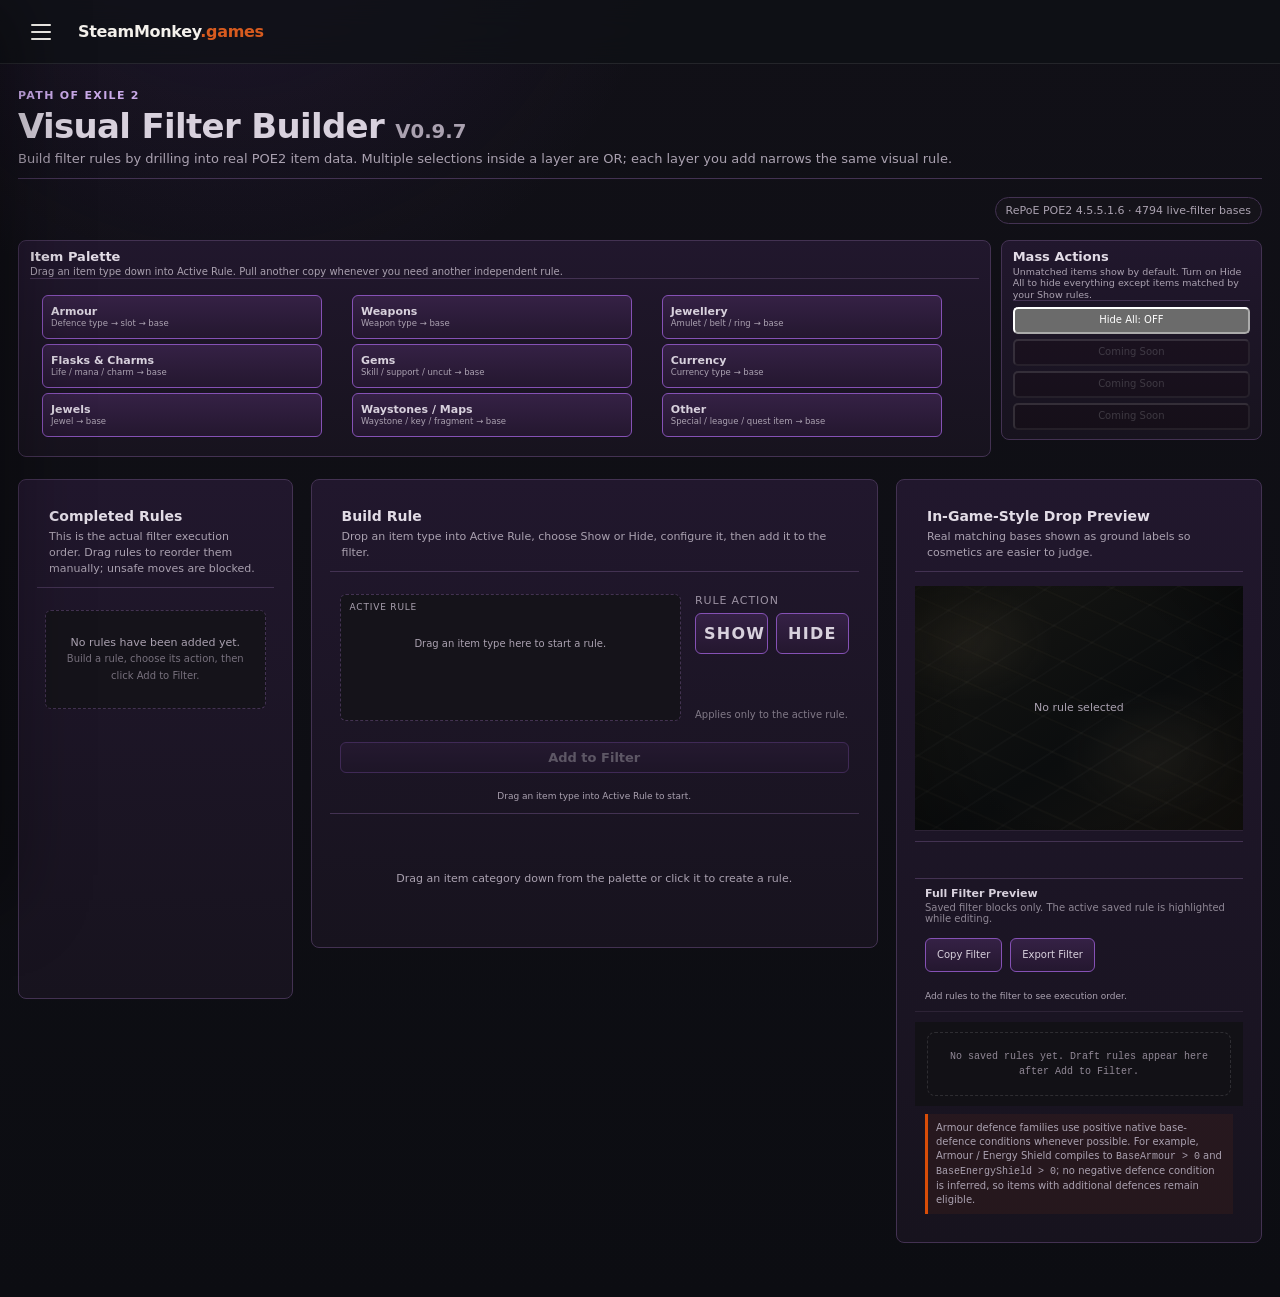
==== commit a89093d3: "size fix" ====
--- a/tools/poe2/filter/index.html
+++ b/tools/poe2/filter/index.html
@@ -4,9 +4,9 @@
 <meta charset="utf-8"><meta name="viewport" content="width=device-width,initial-scale=1"><meta name="theme-color" content="#0e1116">
 <meta name="description" content="SteamMonkey.games POE2 visual loot filter builder."><title>POE2 Filter Builder — SteamMonkey.games</title>
 <link rel="icon" href="/favicon.ico" sizes="any"><link rel="stylesheet" href="/css/styles.css"><link href="https://fonts.cdnfonts.com/css/fontin" rel="stylesheet">
-<link rel="stylesheet" href="/tools/poe2/filter/filter.css?v=0.9.5">
+<link rel="stylesheet" href="/tools/poe2/filter/filter.css?v=0.9.7">
 </head>
-<body class="filter-page" data-filter-data="/tools/poe2/filter/data/armour-filter-data.json?v=0.9.5">
+<body class="filter-page" data-filter-data="/tools/poe2/filter/data/armour-filter-data.json?v=0.9.7">
 <header class="site-header"><button class="menu-button" id="menuButton" type="button" aria-label="Open navigation" aria-controls="siteNav" aria-expanded="false"><span></span><span></span><span></span></button><a class="brand" href="/" aria-label="SteamMonkey.games home"><span class="brand-primary">SteamMonkey</span><span class="brand-dot">.</span><span class="brand-tld">games</span></a></header>
 <div class="nav-scrim" id="navScrim" hidden></div>
 <aside class="nav-drawer" id="siteNav" aria-hidden="true"><div class="nav-header"><div><div class="nav-eyebrow">SteamMonkey.games</div><div class="nav-title">Tools</div></div><button class="nav-close" id="navClose" type="button" aria-label="Close navigation">×</button></div><nav aria-label="Tool navigation">
@@ -19,7 +19,7 @@
       <div class="nav-section-label">More tools</div>
       <div class="nav-placeholder"><span>Coming Soon</span><span class="status-pill">Soon</span></div>
     </nav><div class="nav-footer">Smonkey</div></aside>
-<main class="filter-app"><section class="filter-tool-header"><div class="tool-kicker">Path of Exile 2</div><h1>Visual Filter Builder <span class="tool-version">V0.9.5</span></h1><p>Build filter rules by drilling into real POE2 item data. Multiple selections inside a layer are OR; each layer you add narrows the same visual rule.</p></section><section class="filter-content"><div class="data-row"><div class="data-pill" id="dataVersion">Loading game data…</div></div>
+<main class="filter-app"><section class="filter-tool-header"><div class="tool-kicker">Path of Exile 2</div><h1>Visual Filter Builder <span class="tool-version">V0.9.7</span></h1><p>Build filter rules by drilling into real POE2 item data. Multiple selections inside a layer are OR; each layer you add narrows the same visual rule.</p></section><section class="filter-content"><div class="data-row"><div class="data-pill" id="dataVersion">Loading game data…</div></div>
 
 <section class="top-control-grid">
 <section class="panel palette-panel"><div class="panel-head"><h2>Item Palette</h2><p>Drag an item type down into Active Rule. Pull another copy whenever you need another independent rule.</p></div><div class="palette palette-horizontal" id="itemPalette"><div class="palette-loading">Loading item palette…</div></div></section>
@@ -50,4 +50,4 @@
 <div class="editor" id="editor"></div></section>
 
 <aside class="panel preview-panel"><div><div class="panel-head"><h2>In-Game-Style Drop Preview</h2><p>Real matching bases shown as ground labels so cosmetics are easier to judge.</p></div><div class="loot-stage" id="lootStage"><div class="stage-empty">No active rule</div></div><div class="preview-details" id="previewDetails"></div></div><div class="compiler"><div class="compiler-toolbar"><div><strong>Full Filter Preview</strong><small class="compiler-subtitle">Saved filter blocks only. The active saved rule is highlighted while editing.</small></div><div class="compiler-actions"><button class="copy-btn" id="copyFilter">Copy Filter</button><button class="copy-btn" id="downloadFilter">Export Filter</button></div></div><div class="execution-order" id="executionOrder"></div><pre class="code" id="compiled"></pre><div class="warning">Armour defence families use positive native base-defence conditions whenever possible. For example, Armour / Energy Shield compiles to <code>BaseArmour &gt; 0</code> and <code>BaseEnergyShield &gt; 0</code>; no negative defence condition is inferred, so items with additional defences remain eligible.</div></div></aside>
-</div></section></main><script src="/js/app.js"></script><script src="/tools/poe2/filter/filter.js?v=0.9.5"></script></body></html>+</div></section></main><script src="/js/app.js"></script><script src="/tools/poe2/filter/filter.js?v=0.9.7"></script></body></html>
--- a/tools/poe2/filter/filter.css
+++ b/tools/poe2/filter/filter.css
@@ -764,3 +764,218 @@
     grid-template-rows:auto;
   }
 }
+
+
+/* v0.9.6 compact Item Palette + Mass Actions */
+.top-control-grid{
+  grid-template-columns:minmax(0,3fr) minmax(220px,1fr);
+  gap:14px;
+  align-items:start;
+  margin-bottom:14px;
+}
+
+.top-control-grid > .panel{
+  height:auto;
+  padding:14px 16px;
+}
+
+.top-control-grid .panel-head{
+  margin-bottom:9px;
+}
+
+.top-control-grid .panel-head h2{
+  margin-bottom:2px;
+}
+
+.top-control-grid .panel-head p{
+  margin:0;
+  font-size:12px;
+  line-height:1.3;
+}
+
+/* Compact 3x3 palette instead of tall cards */
+.palette-panel .palette-horizontal{
+  grid-template-columns:repeat(3,minmax(0,1fr));
+  grid-template-rows:none;
+  gap:7px;
+  flex:none;
+}
+
+.palette-panel .palette-card{
+  min-height:58px;
+  height:58px;
+  padding:8px 10px;
+  gap:3px;
+  justify-content:center;
+}
+
+.palette-panel .palette-card strong,
+.palette-panel .palette-card b{
+  font-size:13px;
+  line-height:1.1;
+}
+
+.palette-panel .palette-card small,
+.palette-panel .palette-card span{
+  font-size:10px;
+  line-height:1.15;
+}
+
+/* Mass Actions should be a compact utility box, not stretch to palette height */
+.mass-actions-panel{
+  align-self:start;
+  height:auto;
+}
+
+.mass-actions-panel .panel-head{
+  margin-bottom:8px;
+}
+
+.mass-actions-panel .panel-head p{
+  max-width:none;
+}
+
+.mass-action-buttons{
+  gap:6px;
+  flex:none;
+}
+
+.mass-action-btn{
+  min-height:31px;
+  height:31px;
+  padding:5px 9px;
+  font-size:11px;
+}
+
+@media (max-width:980px){
+  .top-control-grid{
+    grid-template-columns:1fr;
+  }
+}
+
+@media (max-width:640px){
+  .palette-panel .palette-horizontal{
+    grid-template-columns:repeat(2,minmax(0,1fr));
+  }
+  .palette-panel .palette-card{
+    height:58px;
+  }
+}
+
+
+/* v0.9.7 ultra-compact top controls for 1080p */
+.top-control-grid{
+  grid-template-columns:minmax(0,3.35fr) minmax(210px,.9fr);
+  gap:10px;
+  align-items:start;
+  margin-top:8px;
+  margin-bottom:12px;
+}
+
+.top-control-grid > .panel{
+  padding:9px 11px;
+  height:auto;
+  min-height:0;
+}
+
+.top-control-grid .panel-head{
+  margin:0 0 6px;
+  padding:0;
+}
+
+.top-control-grid .panel-head h2{
+  margin:0 0 1px;
+  font-size:13px;
+  line-height:1.15;
+}
+
+.top-control-grid .panel-head p{
+  margin:0;
+  font-size:10px;
+  line-height:1.2;
+}
+
+/* Target ~150px palette body + header/padding */
+.palette-panel .palette-horizontal{
+  display:grid;
+  grid-template-columns:repeat(3,minmax(0,1fr));
+  grid-template-rows:repeat(3,44px);
+  gap:5px;
+  flex:none;
+}
+
+.palette-panel .palette-card{
+  height:44px;
+  min-height:44px;
+  padding:5px 8px;
+  gap:1px;
+  justify-content:center;
+  border-radius:6px;
+}
+
+.palette-panel .palette-card strong,
+.palette-panel .palette-card b{
+  font-size:11px;
+  line-height:1.05;
+  margin:0;
+}
+
+.palette-panel .palette-card small,
+.palette-panel .palette-card span{
+  font-size:8.5px;
+  line-height:1.05;
+  margin:0;
+}
+
+/* Mass Actions matches the compact density */
+.mass-actions-panel{
+  min-height:0;
+  height:auto;
+}
+
+.mass-actions-panel .panel-head{
+  margin-bottom:6px;
+}
+
+.mass-actions-panel .panel-head p{
+  font-size:9.5px;
+  line-height:1.18;
+}
+
+.mass-action-buttons{
+  display:grid;
+  grid-template-columns:1fr;
+  gap:5px;
+  flex:none;
+}
+
+.mass-action-btn{
+  height:27px;
+  min-height:27px;
+  padding:3px 8px;
+  font-size:10px;
+  line-height:1;
+  border-radius:5px;
+}
+
+/* Keep the top strip compact instead of inheriting roomy panel spacing */
+.top-control-grid + .builder-grid{
+  margin-top:0;
+}
+
+@media (max-width:980px){
+  .top-control-grid{
+    grid-template-columns:1fr;
+  }
+}
+
+@media (max-width:640px){
+  .palette-panel .palette-horizontal{
+    grid-template-columns:repeat(2,minmax(0,1fr));
+    grid-template-rows:auto;
+  }
+  .palette-panel .palette-card{
+    height:42px;
+    min-height:42px;
+  }
+}
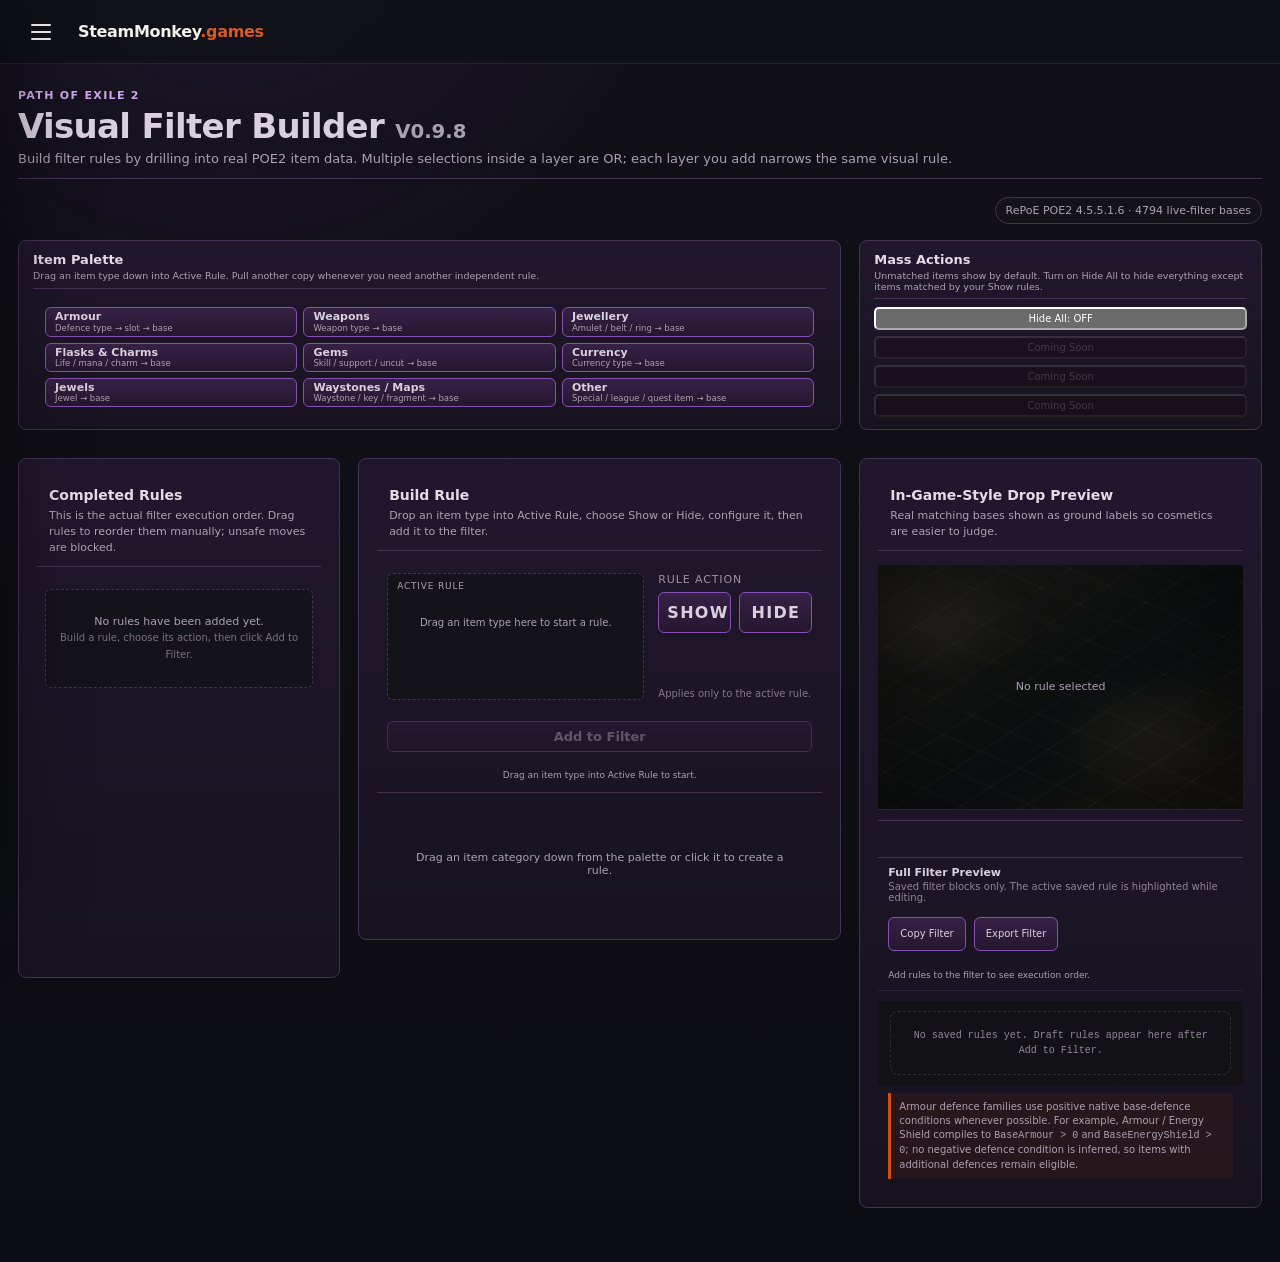
==== commit f8b37986: "asd" ====
--- a/tools/poe2/filter/index.html
+++ b/tools/poe2/filter/index.html
@@ -4,9 +4,9 @@
 <meta charset="utf-8"><meta name="viewport" content="width=device-width,initial-scale=1"><meta name="theme-color" content="#0e1116">
 <meta name="description" content="SteamMonkey.games POE2 visual loot filter builder."><title>POE2 Filter Builder — SteamMonkey.games</title>
 <link rel="icon" href="/favicon.ico" sizes="any"><link rel="stylesheet" href="/css/styles.css"><link href="https://fonts.cdnfonts.com/css/fontin" rel="stylesheet">
-<link rel="stylesheet" href="/tools/poe2/filter/filter.css?v=0.9.7">
+<link rel="stylesheet" href="/tools/poe2/filter/filter.css?v=0.9.8">
 </head>
-<body class="filter-page" data-filter-data="/tools/poe2/filter/data/armour-filter-data.json?v=0.9.7">
+<body class="filter-page" data-filter-data="/tools/poe2/filter/data/armour-filter-data.json?v=0.9.8">
 <header class="site-header"><button class="menu-button" id="menuButton" type="button" aria-label="Open navigation" aria-controls="siteNav" aria-expanded="false"><span></span><span></span><span></span></button><a class="brand" href="/" aria-label="SteamMonkey.games home"><span class="brand-primary">SteamMonkey</span><span class="brand-dot">.</span><span class="brand-tld">games</span></a></header>
 <div class="nav-scrim" id="navScrim" hidden></div>
 <aside class="nav-drawer" id="siteNav" aria-hidden="true"><div class="nav-header"><div><div class="nav-eyebrow">SteamMonkey.games</div><div class="nav-title">Tools</div></div><button class="nav-close" id="navClose" type="button" aria-label="Close navigation">×</button></div><nav aria-label="Tool navigation">
@@ -19,7 +19,7 @@
       <div class="nav-section-label">More tools</div>
       <div class="nav-placeholder"><span>Coming Soon</span><span class="status-pill">Soon</span></div>
     </nav><div class="nav-footer">Smonkey</div></aside>
-<main class="filter-app"><section class="filter-tool-header"><div class="tool-kicker">Path of Exile 2</div><h1>Visual Filter Builder <span class="tool-version">V0.9.7</span></h1><p>Build filter rules by drilling into real POE2 item data. Multiple selections inside a layer are OR; each layer you add narrows the same visual rule.</p></section><section class="filter-content"><div class="data-row"><div class="data-pill" id="dataVersion">Loading game data…</div></div>
+<main class="filter-app"><section class="filter-tool-header"><div class="tool-kicker">Path of Exile 2</div><h1>Visual Filter Builder <span class="tool-version">V0.9.8</span></h1><p>Build filter rules by drilling into real POE2 item data. Multiple selections inside a layer are OR; each layer you add narrows the same visual rule.</p></section><section class="filter-content"><div class="data-row"><div class="data-pill" id="dataVersion">Loading game data…</div></div>
 
 <section class="top-control-grid">
 <section class="panel palette-panel"><div class="panel-head"><h2>Item Palette</h2><p>Drag an item type down into Active Rule. Pull another copy whenever you need another independent rule.</p></div><div class="palette palette-horizontal" id="itemPalette"><div class="palette-loading">Loading item palette…</div></div></section>
@@ -50,4 +50,4 @@
 <div class="editor" id="editor"></div></section>
 
 <aside class="panel preview-panel"><div><div class="panel-head"><h2>In-Game-Style Drop Preview</h2><p>Real matching bases shown as ground labels so cosmetics are easier to judge.</p></div><div class="loot-stage" id="lootStage"><div class="stage-empty">No active rule</div></div><div class="preview-details" id="previewDetails"></div></div><div class="compiler"><div class="compiler-toolbar"><div><strong>Full Filter Preview</strong><small class="compiler-subtitle">Saved filter blocks only. The active saved rule is highlighted while editing.</small></div><div class="compiler-actions"><button class="copy-btn" id="copyFilter">Copy Filter</button><button class="copy-btn" id="downloadFilter">Export Filter</button></div></div><div class="execution-order" id="executionOrder"></div><pre class="code" id="compiled"></pre><div class="warning">Armour defence families use positive native base-defence conditions whenever possible. For example, Armour / Energy Shield compiles to <code>BaseArmour &gt; 0</code> and <code>BaseEnergyShield &gt; 0</code>; no negative defence condition is inferred, so items with additional defences remain eligible.</div></div></aside>
-</div></section></main><script src="/js/app.js"></script><script src="/tools/poe2/filter/filter.js?v=0.9.7"></script></body></html>+</div></section></main><script src="/js/app.js"></script><script src="/tools/poe2/filter/filter.js?v=0.9.8"></script></body></html>
--- a/tools/poe2/filter/filter.css
+++ b/tools/poe2/filter/filter.css
@@ -979,3 +979,211 @@
     min-height:42px;
   }
 }
+
+
+/* v0.9.8 align top row to main three-column grid */
+:root{
+  --sm-grid-gap:18px;
+  --sm-left-col:minmax(220px,.8fr);
+  --sm-mid-col:minmax(360px,1.2fr);
+  --sm-right-col:minmax(300px,1fr);
+}
+
+/* Force both top and lower rows to share the same column math */
+.builder-grid{
+  display:grid;
+  grid-template-columns:var(--sm-left-col) var(--sm-mid-col) var(--sm-right-col);
+  gap:var(--sm-grid-gap);
+  align-items:start;
+}
+
+.top-control-grid{
+  display:grid;
+  grid-template-columns:var(--sm-left-col) var(--sm-mid-col) var(--sm-right-col);
+  gap:var(--sm-grid-gap);
+  align-items:stretch;
+  margin-top:8px;
+  margin-bottom:var(--sm-grid-gap);
+}
+
+/* Palette spans exactly Completed + Build columns, including their internal gap */
+.top-control-grid .palette-panel{
+  grid-column:1 / 3;
+}
+
+/* Mass Actions aligns exactly with Preview column */
+.top-control-grid .mass-actions-panel{
+  grid-column:3;
+}
+
+/* Equal-height top frames */
+.top-control-grid > .panel{
+  height:190px;
+  min-height:190px;
+  max-height:190px;
+  box-sizing:border-box;
+  padding:12px 14px;
+  overflow:hidden;
+}
+
+/* Shared header rhythm */
+.top-control-grid .panel-head{
+  margin:0 0 8px;
+  padding:0 0 7px;
+  min-height:36px;
+  box-sizing:border-box;
+}
+
+.top-control-grid .panel-head h2{
+  margin:0 0 2px;
+  font-size:13px;
+  line-height:1.1;
+}
+
+.top-control-grid .panel-head p{
+  margin:0;
+  font-size:9.5px;
+  line-height:1.18;
+}
+
+/* 3x3 palette fills remaining panel height evenly */
+.palette-panel{
+  display:flex;
+  flex-direction:column;
+}
+
+.palette-panel .palette-horizontal{
+  display:grid;
+  grid-template-columns:repeat(3,minmax(0,1fr));
+  grid-template-rows:repeat(3,1fr);
+  gap:6px;
+  flex:1 1 auto;
+  min-height:0;
+}
+
+.palette-panel .palette-card{
+  min-width:0;
+  min-height:0;
+  height:auto;
+  padding:6px 9px;
+  gap:1px;
+  justify-content:center;
+  border-radius:6px;
+}
+
+.palette-panel .palette-card strong,
+.palette-panel .palette-card b{
+  font-size:11px;
+  line-height:1.05;
+  margin:0;
+}
+
+.palette-panel .palette-card small,
+.palette-panel .palette-card span{
+  font-size:8.5px;
+  line-height:1.05;
+  margin:0;
+}
+
+/* Mass Actions fills the identical frame height cleanly */
+.mass-actions-panel{
+  display:flex;
+  flex-direction:column;
+  align-self:stretch;
+}
+
+.mass-actions-panel .panel-head{
+  margin-bottom:8px;
+}
+
+.mass-action-buttons{
+  display:grid;
+  grid-template-columns:1fr;
+  grid-template-rows:repeat(4,1fr);
+  gap:6px;
+  flex:1 1 auto;
+  min-height:0;
+}
+
+.mass-action-btn{
+  width:100%;
+  min-height:0;
+  height:auto;
+  padding:5px 8px;
+  font-size:10px;
+  line-height:1;
+  border-radius:5px;
+  box-sizing:border-box;
+}
+
+/* Keep the lower row aligned with top frame edges */
+.completed-panel,
+.build-panel,
+.preview-panel{
+  margin:0;
+}
+
+/* At widths where lower layout becomes two columns, keep top layout coherent */
+@media (max-width:1180px){
+  :root{
+    --sm-left-col:minmax(220px,.8fr);
+    --sm-mid-col:minmax(360px,1.2fr);
+    --sm-right-col:0px;
+  }
+
+  .builder-grid{
+    grid-template-columns:minmax(220px,.8fr) minmax(360px,1.2fr);
+  }
+
+  .preview-panel{
+    grid-column:1 / -1;
+  }
+
+  .top-control-grid{
+    grid-template-columns:minmax(220px,.8fr) minmax(360px,1.2fr);
+  }
+
+  .top-control-grid .palette-panel{
+    grid-column:1;
+  }
+
+  .top-control-grid .mass-actions-panel{
+    grid-column:2;
+  }
+}
+
+@media (max-width:760px){
+  .builder-grid,
+  .top-control-grid{
+    grid-template-columns:1fr;
+  }
+
+  .top-control-grid .palette-panel,
+  .top-control-grid .mass-actions-panel,
+  .preview-panel{
+    grid-column:auto;
+  }
+
+  .top-control-grid > .panel{
+    height:auto;
+    min-height:0;
+    max-height:none;
+  }
+
+  .palette-panel .palette-horizontal{
+    grid-template-columns:repeat(2,minmax(0,1fr));
+    grid-template-rows:auto;
+  }
+
+  .palette-panel .palette-card{
+    min-height:44px;
+  }
+
+  .mass-action-buttons{
+    grid-template-rows:none;
+  }
+
+  .mass-action-btn{
+    min-height:30px;
+  }
+}
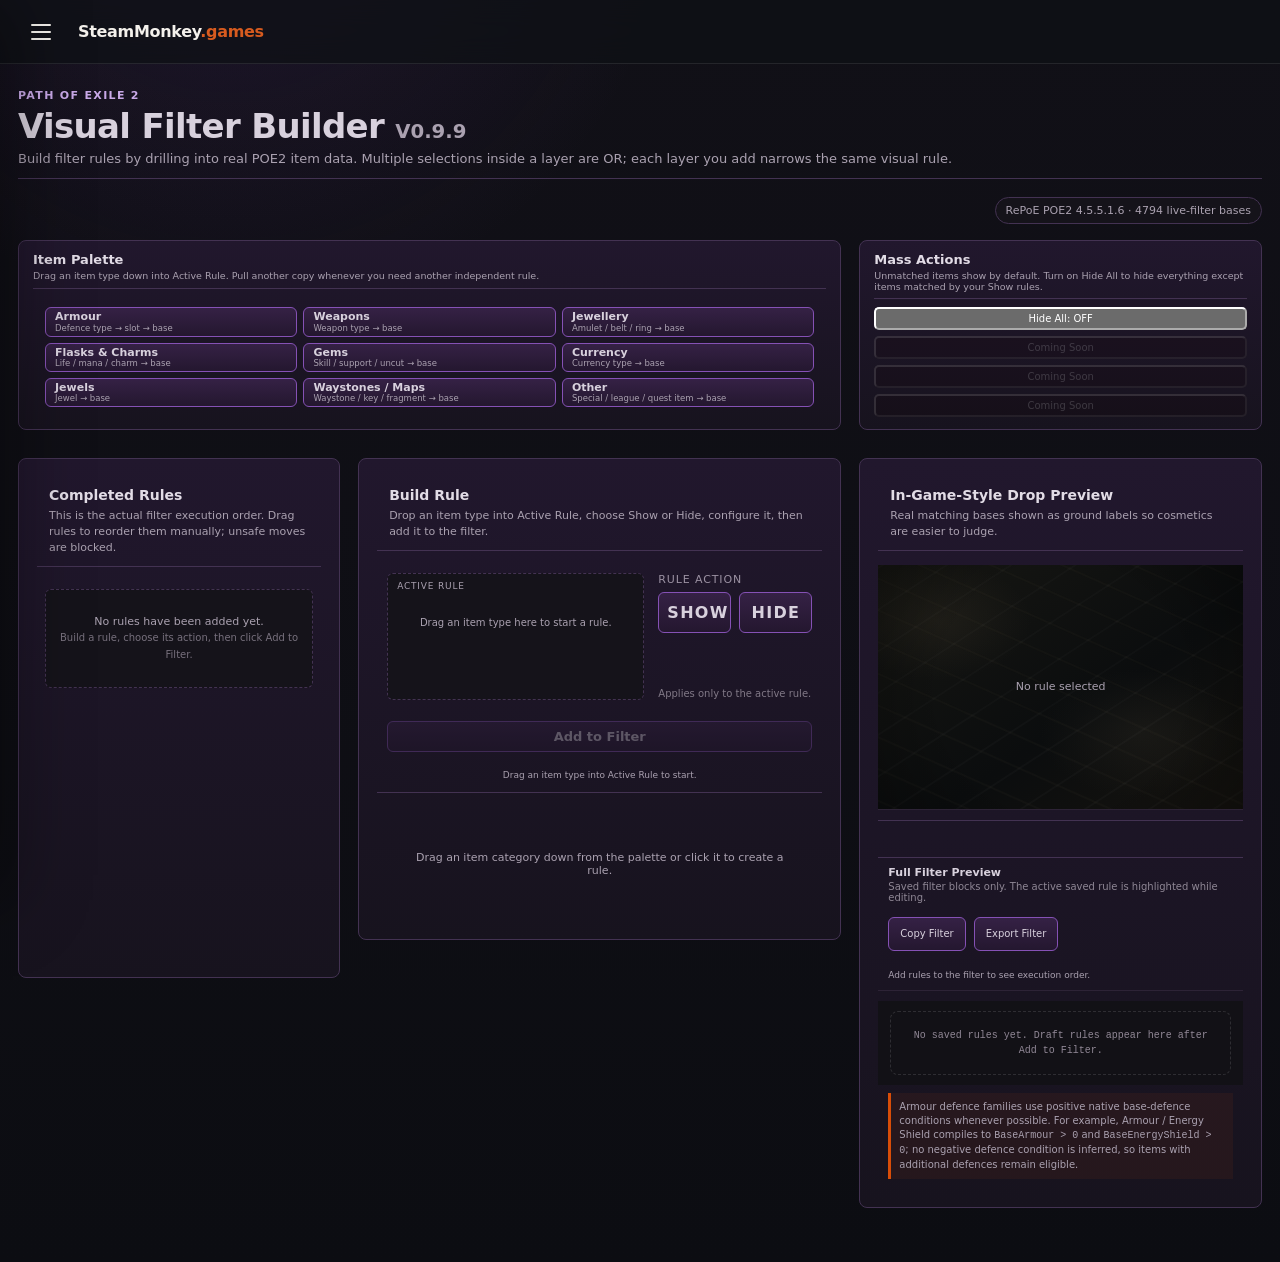
==== commit fda9be0d: "asd" ====
--- a/tools/poe2/filter/index.html
+++ b/tools/poe2/filter/index.html
@@ -4,9 +4,9 @@
 <meta charset="utf-8"><meta name="viewport" content="width=device-width,initial-scale=1"><meta name="theme-color" content="#0e1116">
 <meta name="description" content="SteamMonkey.games POE2 visual loot filter builder."><title>POE2 Filter Builder — SteamMonkey.games</title>
 <link rel="icon" href="/favicon.ico" sizes="any"><link rel="stylesheet" href="/css/styles.css"><link href="https://fonts.cdnfonts.com/css/fontin" rel="stylesheet">
-<link rel="stylesheet" href="/tools/poe2/filter/filter.css?v=0.9.8">
+<link rel="stylesheet" href="/tools/poe2/filter/filter.css?v=0.9.9">
 </head>
-<body class="filter-page" data-filter-data="/tools/poe2/filter/data/armour-filter-data.json?v=0.9.8">
+<body class="filter-page" data-filter-data="/tools/poe2/filter/data/armour-filter-data.json?v=0.9.9">
 <header class="site-header"><button class="menu-button" id="menuButton" type="button" aria-label="Open navigation" aria-controls="siteNav" aria-expanded="false"><span></span><span></span><span></span></button><a class="brand" href="/" aria-label="SteamMonkey.games home"><span class="brand-primary">SteamMonkey</span><span class="brand-dot">.</span><span class="brand-tld">games</span></a></header>
 <div class="nav-scrim" id="navScrim" hidden></div>
 <aside class="nav-drawer" id="siteNav" aria-hidden="true"><div class="nav-header"><div><div class="nav-eyebrow">SteamMonkey.games</div><div class="nav-title">Tools</div></div><button class="nav-close" id="navClose" type="button" aria-label="Close navigation">×</button></div><nav aria-label="Tool navigation">
@@ -19,7 +19,7 @@
       <div class="nav-section-label">More tools</div>
       <div class="nav-placeholder"><span>Coming Soon</span><span class="status-pill">Soon</span></div>
     </nav><div class="nav-footer">Smonkey</div></aside>
-<main class="filter-app"><section class="filter-tool-header"><div class="tool-kicker">Path of Exile 2</div><h1>Visual Filter Builder <span class="tool-version">V0.9.8</span></h1><p>Build filter rules by drilling into real POE2 item data. Multiple selections inside a layer are OR; each layer you add narrows the same visual rule.</p></section><section class="filter-content"><div class="data-row"><div class="data-pill" id="dataVersion">Loading game data…</div></div>
+<main class="filter-app"><section class="filter-tool-header"><div class="tool-kicker">Path of Exile 2</div><h1>Visual Filter Builder <span class="tool-version">V0.9.9</span></h1><p>Build filter rules by drilling into real POE2 item data. Multiple selections inside a layer are OR; each layer you add narrows the same visual rule.</p></section><section class="filter-content"><div class="data-row"><div class="data-pill" id="dataVersion">Loading game data…</div></div>
 
 <section class="top-control-grid">
 <section class="panel palette-panel"><div class="panel-head"><h2>Item Palette</h2><p>Drag an item type down into Active Rule. Pull another copy whenever you need another independent rule.</p></div><div class="palette palette-horizontal" id="itemPalette"><div class="palette-loading">Loading item palette…</div></div></section>
@@ -50,4 +50,4 @@
 <div class="editor" id="editor"></div></section>
 
 <aside class="panel preview-panel"><div><div class="panel-head"><h2>In-Game-Style Drop Preview</h2><p>Real matching bases shown as ground labels so cosmetics are easier to judge.</p></div><div class="loot-stage" id="lootStage"><div class="stage-empty">No active rule</div></div><div class="preview-details" id="previewDetails"></div></div><div class="compiler"><div class="compiler-toolbar"><div><strong>Full Filter Preview</strong><small class="compiler-subtitle">Saved filter blocks only. The active saved rule is highlighted while editing.</small></div><div class="compiler-actions"><button class="copy-btn" id="copyFilter">Copy Filter</button><button class="copy-btn" id="downloadFilter">Export Filter</button></div></div><div class="execution-order" id="executionOrder"></div><pre class="code" id="compiled"></pre><div class="warning">Armour defence families use positive native base-defence conditions whenever possible. For example, Armour / Energy Shield compiles to <code>BaseArmour &gt; 0</code> and <code>BaseEnergyShield &gt; 0</code>; no negative defence condition is inferred, so items with additional defences remain eligible.</div></div></aside>
-</div></section></main><script src="/js/app.js"></script><script src="/tools/poe2/filter/filter.js?v=0.9.8"></script></body></html>+</div></section></main><script src="/js/app.js"></script><script src="/tools/poe2/filter/filter.js?v=0.9.9"></script></body></html>
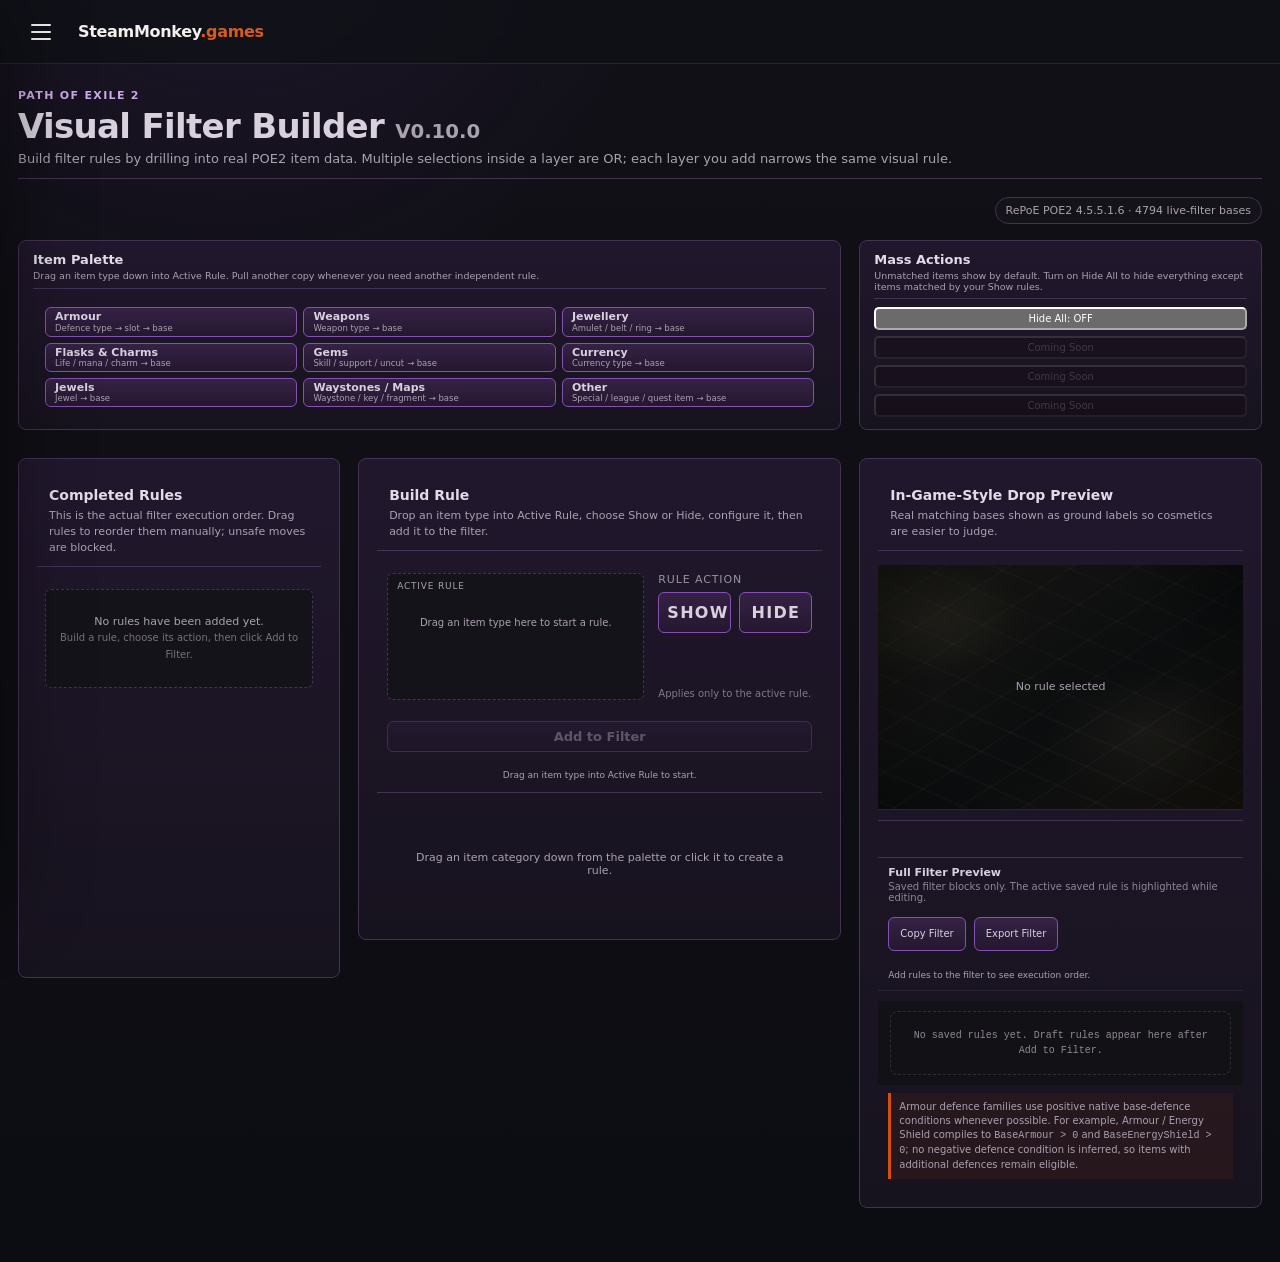
==== commit af67ba99: "filter logic" ====
--- a/tools/poe2/filter/index.html
+++ b/tools/poe2/filter/index.html
@@ -4,9 +4,9 @@
 <meta charset="utf-8"><meta name="viewport" content="width=device-width,initial-scale=1"><meta name="theme-color" content="#0e1116">
 <meta name="description" content="SteamMonkey.games POE2 visual loot filter builder."><title>POE2 Filter Builder — SteamMonkey.games</title>
 <link rel="icon" href="/favicon.ico" sizes="any"><link rel="stylesheet" href="/css/styles.css"><link href="https://fonts.cdnfonts.com/css/fontin" rel="stylesheet">
-<link rel="stylesheet" href="/tools/poe2/filter/filter.css?v=0.9.9">
+<link rel="stylesheet" href="/tools/poe2/filter/filter.css?v=0.10.0">
 </head>
-<body class="filter-page" data-filter-data="/tools/poe2/filter/data/armour-filter-data.json?v=0.9.9">
+<body class="filter-page" data-filter-data="/tools/poe2/filter/data/armour-filter-data.json?v=0.10.0">
 <header class="site-header"><button class="menu-button" id="menuButton" type="button" aria-label="Open navigation" aria-controls="siteNav" aria-expanded="false"><span></span><span></span><span></span></button><a class="brand" href="/" aria-label="SteamMonkey.games home"><span class="brand-primary">SteamMonkey</span><span class="brand-dot">.</span><span class="brand-tld">games</span></a></header>
 <div class="nav-scrim" id="navScrim" hidden></div>
 <aside class="nav-drawer" id="siteNav" aria-hidden="true"><div class="nav-header"><div><div class="nav-eyebrow">SteamMonkey.games</div><div class="nav-title">Tools</div></div><button class="nav-close" id="navClose" type="button" aria-label="Close navigation">×</button></div><nav aria-label="Tool navigation">
@@ -19,7 +19,7 @@
       <div class="nav-section-label">More tools</div>
       <div class="nav-placeholder"><span>Coming Soon</span><span class="status-pill">Soon</span></div>
     </nav><div class="nav-footer">Smonkey</div></aside>
-<main class="filter-app"><section class="filter-tool-header"><div class="tool-kicker">Path of Exile 2</div><h1>Visual Filter Builder <span class="tool-version">V0.9.9</span></h1><p>Build filter rules by drilling into real POE2 item data. Multiple selections inside a layer are OR; each layer you add narrows the same visual rule.</p></section><section class="filter-content"><div class="data-row"><div class="data-pill" id="dataVersion">Loading game data…</div></div>
+<main class="filter-app"><section class="filter-tool-header"><div class="tool-kicker">Path of Exile 2</div><h1>Visual Filter Builder <span class="tool-version">V0.10.0</span></h1><p>Build filter rules by drilling into real POE2 item data. Multiple selections inside a layer are OR; each layer you add narrows the same visual rule.</p></section><section class="filter-content"><div class="data-row"><div class="data-pill" id="dataVersion">Loading game data…</div></div>
 
 <section class="top-control-grid">
 <section class="panel palette-panel"><div class="panel-head"><h2>Item Palette</h2><p>Drag an item type down into Active Rule. Pull another copy whenever you need another independent rule.</p></div><div class="palette palette-horizontal" id="itemPalette"><div class="palette-loading">Loading item palette…</div></div></section>
@@ -50,4 +50,4 @@
 <div class="editor" id="editor"></div></section>
 
 <aside class="panel preview-panel"><div><div class="panel-head"><h2>In-Game-Style Drop Preview</h2><p>Real matching bases shown as ground labels so cosmetics are easier to judge.</p></div><div class="loot-stage" id="lootStage"><div class="stage-empty">No active rule</div></div><div class="preview-details" id="previewDetails"></div></div><div class="compiler"><div class="compiler-toolbar"><div><strong>Full Filter Preview</strong><small class="compiler-subtitle">Saved filter blocks only. The active saved rule is highlighted while editing.</small></div><div class="compiler-actions"><button class="copy-btn" id="copyFilter">Copy Filter</button><button class="copy-btn" id="downloadFilter">Export Filter</button></div></div><div class="execution-order" id="executionOrder"></div><pre class="code" id="compiled"></pre><div class="warning">Armour defence families use positive native base-defence conditions whenever possible. For example, Armour / Energy Shield compiles to <code>BaseArmour &gt; 0</code> and <code>BaseEnergyShield &gt; 0</code>; no negative defence condition is inferred, so items with additional defences remain eligible.</div></div></aside>
-</div></section></main><script src="/js/app.js"></script><script src="/tools/poe2/filter/filter.js?v=0.9.9"></script></body></html>+</div></section></main><script src="/js/app.js"></script><script src="/tools/poe2/filter/filter.js?v=0.10.0"></script></body></html>
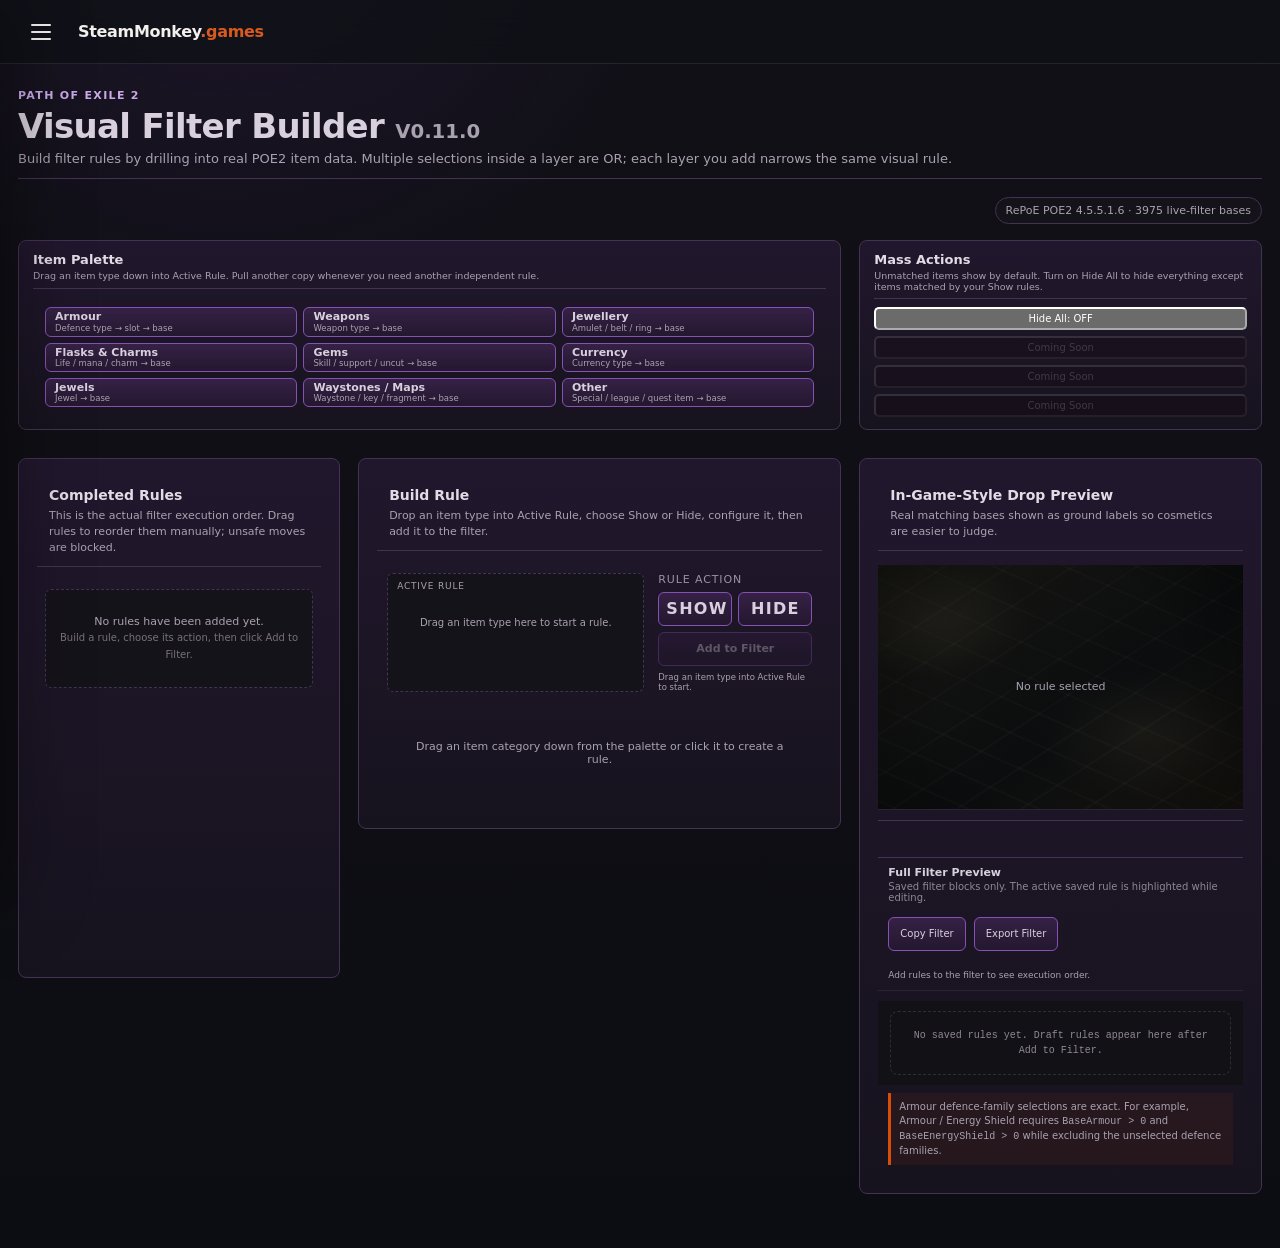
==== commit a9a9d35c: "data update" ====
--- a/tools/poe2/filter/index.html
+++ b/tools/poe2/filter/index.html
@@ -4,9 +4,9 @@
 <meta charset="utf-8"><meta name="viewport" content="width=device-width,initial-scale=1"><meta name="theme-color" content="#0e1116">
 <meta name="description" content="SteamMonkey.games POE2 visual loot filter builder."><title>POE2 Filter Builder — SteamMonkey.games</title>
 <link rel="icon" href="/favicon.ico" sizes="any"><link rel="stylesheet" href="/css/styles.css"><link href="https://fonts.cdnfonts.com/css/fontin" rel="stylesheet">
-<link rel="stylesheet" href="/tools/poe2/filter/filter.css?v=0.10.0">
+<link rel="stylesheet" href="/tools/poe2/filter/filter.css?v=0.11.0">
 </head>
-<body class="filter-page" data-filter-data="/tools/poe2/filter/data/armour-filter-data.json?v=0.10.0">
+<body class="filter-page" data-filter-data="/tools/poe2/filter/data/armour-filter-data.json?v=0.11.0">
 <header class="site-header"><button class="menu-button" id="menuButton" type="button" aria-label="Open navigation" aria-controls="siteNav" aria-expanded="false"><span></span><span></span><span></span></button><a class="brand" href="/" aria-label="SteamMonkey.games home"><span class="brand-primary">SteamMonkey</span><span class="brand-dot">.</span><span class="brand-tld">games</span></a></header>
 <div class="nav-scrim" id="navScrim" hidden></div>
 <aside class="nav-drawer" id="siteNav" aria-hidden="true"><div class="nav-header"><div><div class="nav-eyebrow">SteamMonkey.games</div><div class="nav-title">Tools</div></div><button class="nav-close" id="navClose" type="button" aria-label="Close navigation">×</button></div><nav aria-label="Tool navigation">
@@ -19,7 +19,7 @@
       <div class="nav-section-label">More tools</div>
       <div class="nav-placeholder"><span>Coming Soon</span><span class="status-pill">Soon</span></div>
     </nav><div class="nav-footer">Smonkey</div></aside>
-<main class="filter-app"><section class="filter-tool-header"><div class="tool-kicker">Path of Exile 2</div><h1>Visual Filter Builder <span class="tool-version">V0.10.0</span></h1><p>Build filter rules by drilling into real POE2 item data. Multiple selections inside a layer are OR; each layer you add narrows the same visual rule.</p></section><section class="filter-content"><div class="data-row"><div class="data-pill" id="dataVersion">Loading game data…</div></div>
+<main class="filter-app"><section class="filter-tool-header"><div class="tool-kicker">Path of Exile 2</div><h1>Visual Filter Builder <span class="tool-version">V0.11.0</span></h1><p>Build filter rules by drilling into real POE2 item data. Multiple selections inside a layer are OR; each layer you add narrows the same visual rule.</p></section><section class="filter-content"><div class="data-row"><div class="data-pill" id="dataVersion">Loading game data…</div></div>
 
 <section class="top-control-grid">
 <section class="panel palette-panel"><div class="panel-head"><h2>Item Palette</h2><p>Drag an item type down into Active Rule. Pull another copy whenever you need another independent rule.</p></div><div class="palette palette-horizontal" id="itemPalette"><div class="palette-loading">Loading item palette…</div></div></section>
@@ -44,10 +44,9 @@
 <section class="panel build-panel"><div class="panel-head"><h2>Build Rule</h2><p>Drop an item type into Active Rule, choose Show or Hide, configure it, then add it to the filter.</p></div>
 <div class="active-rule-row">
   <div class="active-rule-slot" id="activeRuleSlot"><div class="active-slot-title">Active Rule</div><div id="activeRuleCard" class="active-rule-card"><div class="active-empty">Drag an item type here to start a rule.</div></div></div>
-  <div class="rule-action-wrap"><div class="rule-action-label">Rule Action</div><div class="visibility-buttons"><button id="activeShow" class="visibility-btn show-btn">SHOW</button><button id="activeHide" class="visibility-btn hide-btn">HIDE</button></div><div class="rule-action-note">Applies only to the active rule.</div></div>
+  <div class="rule-action-wrap"><div class="rule-action-label">Rule Action</div><div class="visibility-buttons"><button id="activeShow" class="visibility-btn show-btn">SHOW</button><button id="activeHide" class="visibility-btn hide-btn">HIDE</button></div><button class="add-to-filter" id="addToFilter" disabled>Add to Filter</button><div class="add-filter-note" id="addFilterNote">Create an active rule and choose Show or Hide.</div></div>
 </div>
-<div class="add-filter-wrap"><button class="add-to-filter" id="addToFilter" disabled>Add to Filter</button><div class="add-filter-note" id="addFilterNote">Create an active rule and choose Show or Hide.</div></div>
 <div class="editor" id="editor"></div></section>
 
-<aside class="panel preview-panel"><div><div class="panel-head"><h2>In-Game-Style Drop Preview</h2><p>Real matching bases shown as ground labels so cosmetics are easier to judge.</p></div><div class="loot-stage" id="lootStage"><div class="stage-empty">No active rule</div></div><div class="preview-details" id="previewDetails"></div></div><div class="compiler"><div class="compiler-toolbar"><div><strong>Full Filter Preview</strong><small class="compiler-subtitle">Saved filter blocks only. The active saved rule is highlighted while editing.</small></div><div class="compiler-actions"><button class="copy-btn" id="copyFilter">Copy Filter</button><button class="copy-btn" id="downloadFilter">Export Filter</button></div></div><div class="execution-order" id="executionOrder"></div><pre class="code" id="compiled"></pre><div class="warning">Armour defence families use positive native base-defence conditions whenever possible. For example, Armour / Energy Shield compiles to <code>BaseArmour &gt; 0</code> and <code>BaseEnergyShield &gt; 0</code>; no negative defence condition is inferred, so items with additional defences remain eligible.</div></div></aside>
-</div></section></main><script src="/js/app.js"></script><script src="/tools/poe2/filter/filter.js?v=0.10.0"></script></body></html>+<aside class="panel preview-panel"><div><div class="panel-head"><h2>In-Game-Style Drop Preview</h2><p>Real matching bases shown as ground labels so cosmetics are easier to judge.</p></div><div class="loot-stage" id="lootStage"><div class="stage-empty">No active rule</div></div><div class="preview-details" id="previewDetails"></div></div><div class="compiler"><div class="compiler-toolbar"><div><strong>Full Filter Preview</strong><small class="compiler-subtitle">Saved filter blocks only. The active saved rule is highlighted while editing.</small></div><div class="compiler-actions"><button class="copy-btn" id="copyFilter">Copy Filter</button><button class="copy-btn" id="downloadFilter">Export Filter</button></div></div><div class="execution-order" id="executionOrder"></div><pre class="code" id="compiled"></pre><div class="warning">Armour defence-family selections are exact. For example, Armour / Energy Shield requires <code>BaseArmour &gt; 0</code> and <code>BaseEnergyShield &gt; 0</code> while excluding the unselected defence families.</div></div></aside>
+</div></section></main><script src="/js/app.js"></script><script src="/tools/poe2/filter/filter.js?v=0.11.0"></script></body></html>
--- a/tools/poe2/filter/filter.css
+++ b/tools/poe2/filter/filter.css
@@ -1187,3 +1187,14 @@
     min-height:30px;
   }
 }
+
+/* v0.11.0 Build Rule action geometry */
+.active-rule-row{grid-template-columns:minmax(0,1fr) 154px;gap:14px;align-items:stretch}
+.rule-action-wrap{min-width:0;display:grid;grid-template-rows:auto 34px 34px 1fr;gap:6px;align-self:stretch}
+.visibility-buttons{display:grid;grid-template-columns:1fr 1fr;grid-template-rows:34px;gap:6px}
+.visibility-btn{min-height:34px;height:34px;padding:4px 7px}
+.rule-action-wrap .add-to-filter{width:100%;min-height:34px;height:34px;padding:4px 7px;font-size:11px}
+.rule-action-wrap .add-filter-note{align-self:end;margin:0;font-size:8.5px;line-height:1.2;text-align:left}
+.simple-range-control{display:grid;grid-template-columns:auto minmax(52px,1fr) auto minmax(52px,1fr);align-items:center;gap:6px;min-width:180px}
+.simple-range-control input{width:100%;min-width:0;box-sizing:border-box}
+@media (max-width:760px){.active-rule-row{grid-template-columns:1fr}.rule-action-wrap{grid-template-rows:auto 34px 34px auto}}
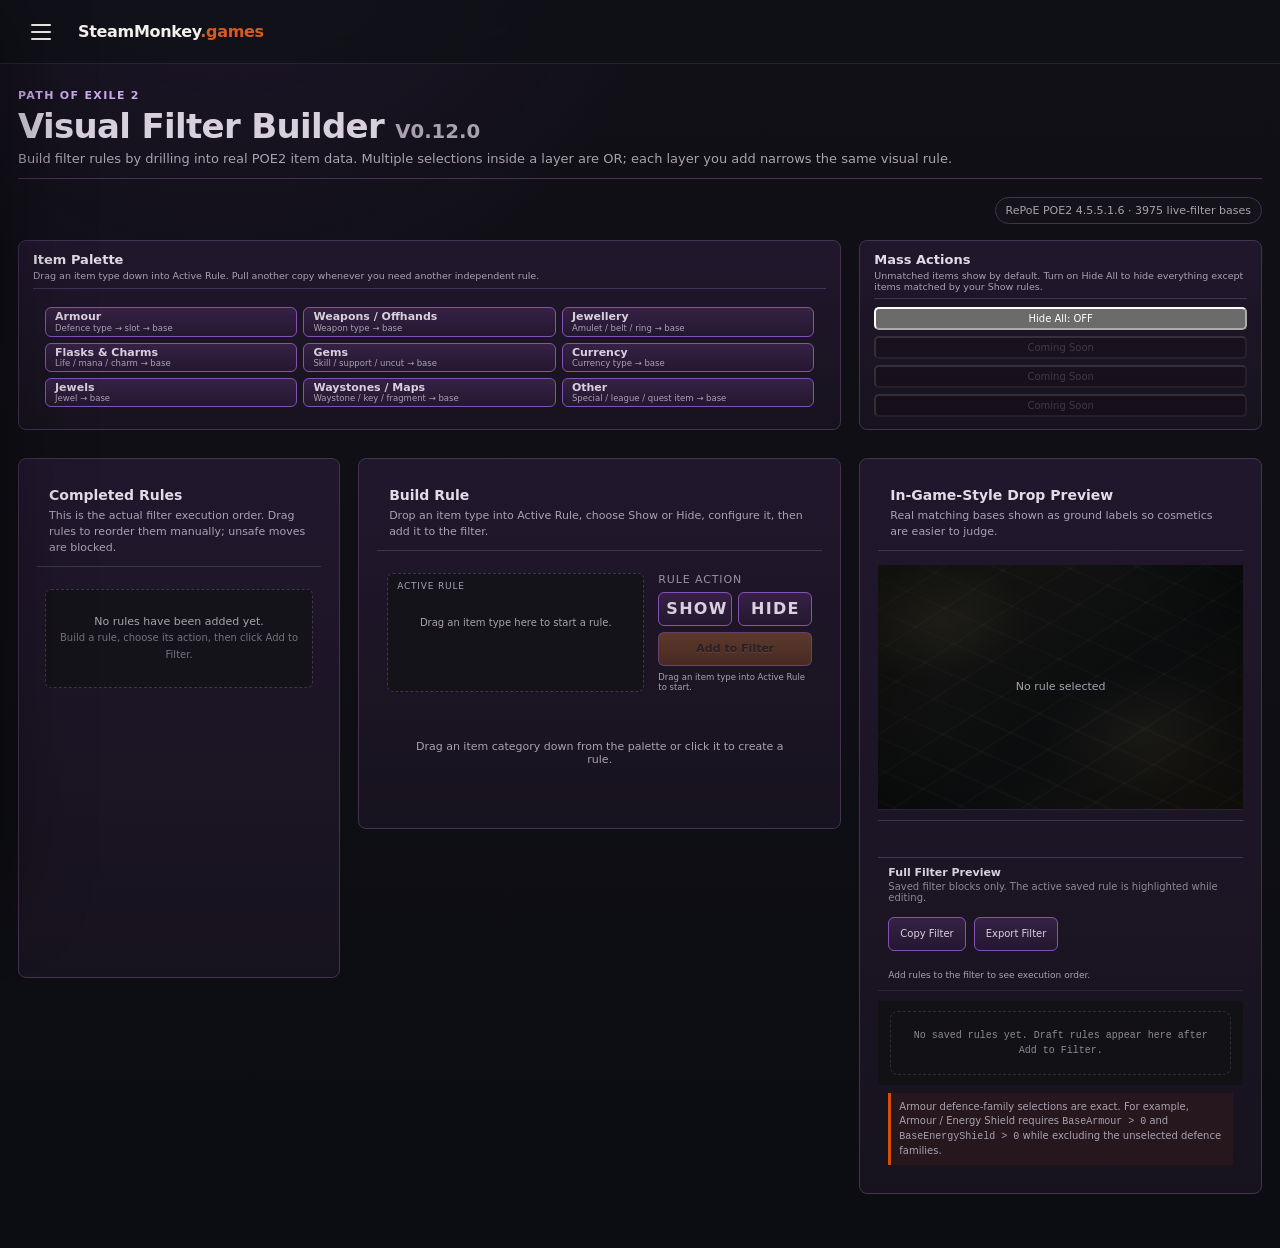
==== commit 85b3632c: "stuff" ====
--- a/tools/poe2/filter/index.html
+++ b/tools/poe2/filter/index.html
@@ -4,9 +4,9 @@
 <meta charset="utf-8"><meta name="viewport" content="width=device-width,initial-scale=1"><meta name="theme-color" content="#0e1116">
 <meta name="description" content="SteamMonkey.games POE2 visual loot filter builder."><title>POE2 Filter Builder — SteamMonkey.games</title>
 <link rel="icon" href="/favicon.ico" sizes="any"><link rel="stylesheet" href="/css/styles.css"><link href="https://fonts.cdnfonts.com/css/fontin" rel="stylesheet">
-<link rel="stylesheet" href="/tools/poe2/filter/filter.css?v=0.11.0">
+<link rel="stylesheet" href="/tools/poe2/filter/filter.css?v=0.12.0">
 </head>
-<body class="filter-page" data-filter-data="/tools/poe2/filter/data/armour-filter-data.json?v=0.11.0">
+<body class="filter-page" data-filter-data="/tools/poe2/filter/data/armour-filter-data.json?v=0.12.0">
 <header class="site-header"><button class="menu-button" id="menuButton" type="button" aria-label="Open navigation" aria-controls="siteNav" aria-expanded="false"><span></span><span></span><span></span></button><a class="brand" href="/" aria-label="SteamMonkey.games home"><span class="brand-primary">SteamMonkey</span><span class="brand-dot">.</span><span class="brand-tld">games</span></a></header>
 <div class="nav-scrim" id="navScrim" hidden></div>
 <aside class="nav-drawer" id="siteNav" aria-hidden="true"><div class="nav-header"><div><div class="nav-eyebrow">SteamMonkey.games</div><div class="nav-title">Tools</div></div><button class="nav-close" id="navClose" type="button" aria-label="Close navigation">×</button></div><nav aria-label="Tool navigation">
@@ -19,7 +19,7 @@
       <div class="nav-section-label">More tools</div>
       <div class="nav-placeholder"><span>Coming Soon</span><span class="status-pill">Soon</span></div>
     </nav><div class="nav-footer">Smonkey</div></aside>
-<main class="filter-app"><section class="filter-tool-header"><div class="tool-kicker">Path of Exile 2</div><h1>Visual Filter Builder <span class="tool-version">V0.11.0</span></h1><p>Build filter rules by drilling into real POE2 item data. Multiple selections inside a layer are OR; each layer you add narrows the same visual rule.</p></section><section class="filter-content"><div class="data-row"><div class="data-pill" id="dataVersion">Loading game data…</div></div>
+<main class="filter-app"><section class="filter-tool-header"><div class="tool-kicker">Path of Exile 2</div><h1>Visual Filter Builder <span class="tool-version">V0.12.0</span></h1><p>Build filter rules by drilling into real POE2 item data. Multiple selections inside a layer are OR; each layer you add narrows the same visual rule.</p></section><section class="filter-content"><div class="data-row"><div class="data-pill" id="dataVersion">Loading game data…</div></div>
 
 <section class="top-control-grid">
 <section class="panel palette-panel"><div class="panel-head"><h2>Item Palette</h2><p>Drag an item type down into Active Rule. Pull another copy whenever you need another independent rule.</p></div><div class="palette palette-horizontal" id="itemPalette"><div class="palette-loading">Loading item palette…</div></div></section>
@@ -49,4 +49,4 @@
 <div class="editor" id="editor"></div></section>
 
 <aside class="panel preview-panel"><div><div class="panel-head"><h2>In-Game-Style Drop Preview</h2><p>Real matching bases shown as ground labels so cosmetics are easier to judge.</p></div><div class="loot-stage" id="lootStage"><div class="stage-empty">No active rule</div></div><div class="preview-details" id="previewDetails"></div></div><div class="compiler"><div class="compiler-toolbar"><div><strong>Full Filter Preview</strong><small class="compiler-subtitle">Saved filter blocks only. The active saved rule is highlighted while editing.</small></div><div class="compiler-actions"><button class="copy-btn" id="copyFilter">Copy Filter</button><button class="copy-btn" id="downloadFilter">Export Filter</button></div></div><div class="execution-order" id="executionOrder"></div><pre class="code" id="compiled"></pre><div class="warning">Armour defence-family selections are exact. For example, Armour / Energy Shield requires <code>BaseArmour &gt; 0</code> and <code>BaseEnergyShield &gt; 0</code> while excluding the unselected defence families.</div></div></aside>
-</div></section></main><script src="/js/app.js"></script><script src="/tools/poe2/filter/filter.js?v=0.11.0"></script></body></html>+</div></section></main><script src="/js/app.js"></script><script src="/tools/poe2/filter/filter.js?v=0.12.0"></script></body></html>
--- a/tools/poe2/filter/filter.css
+++ b/tools/poe2/filter/filter.css
@@ -1198,3 +1198,23 @@
 .simple-range-control{display:grid;grid-template-columns:auto minmax(52px,1fr) auto minmax(52px,1fr);align-items:center;gap:6px;min-width:180px}
 .simple-range-control input{width:100%;min-width:0;box-sizing:border-box}
 @media (max-width:760px){.active-rule-row{grid-template-columns:1fr}.rule-action-wrap{grid-template-rows:auto 34px 34px auto}}
+
+/* v0.12.0 primary Add/Save action */
+.rule-action-wrap .add-to-filter{
+  background:linear-gradient(180deg,#f08a35,#c95b18);
+  border-color:var(--sm-purple-hi);
+  color:#171019;
+  font-weight:900;
+  text-shadow:0 1px 0 rgba(255,255,255,.18);
+}
+.rule-action-wrap .add-to-filter:hover:not(:disabled){
+  background:linear-gradient(180deg,#ff9a45,#df6a20);
+  border-color:#c77cff;
+  color:#130d16;
+}
+.rule-action-wrap .add-to-filter:disabled{
+  background:linear-gradient(180deg,#8c542f,#683a24);
+  border-color:rgba(199,119,255,.55);
+  color:rgba(23,16,25,.72);
+  opacity:.58;
+}
